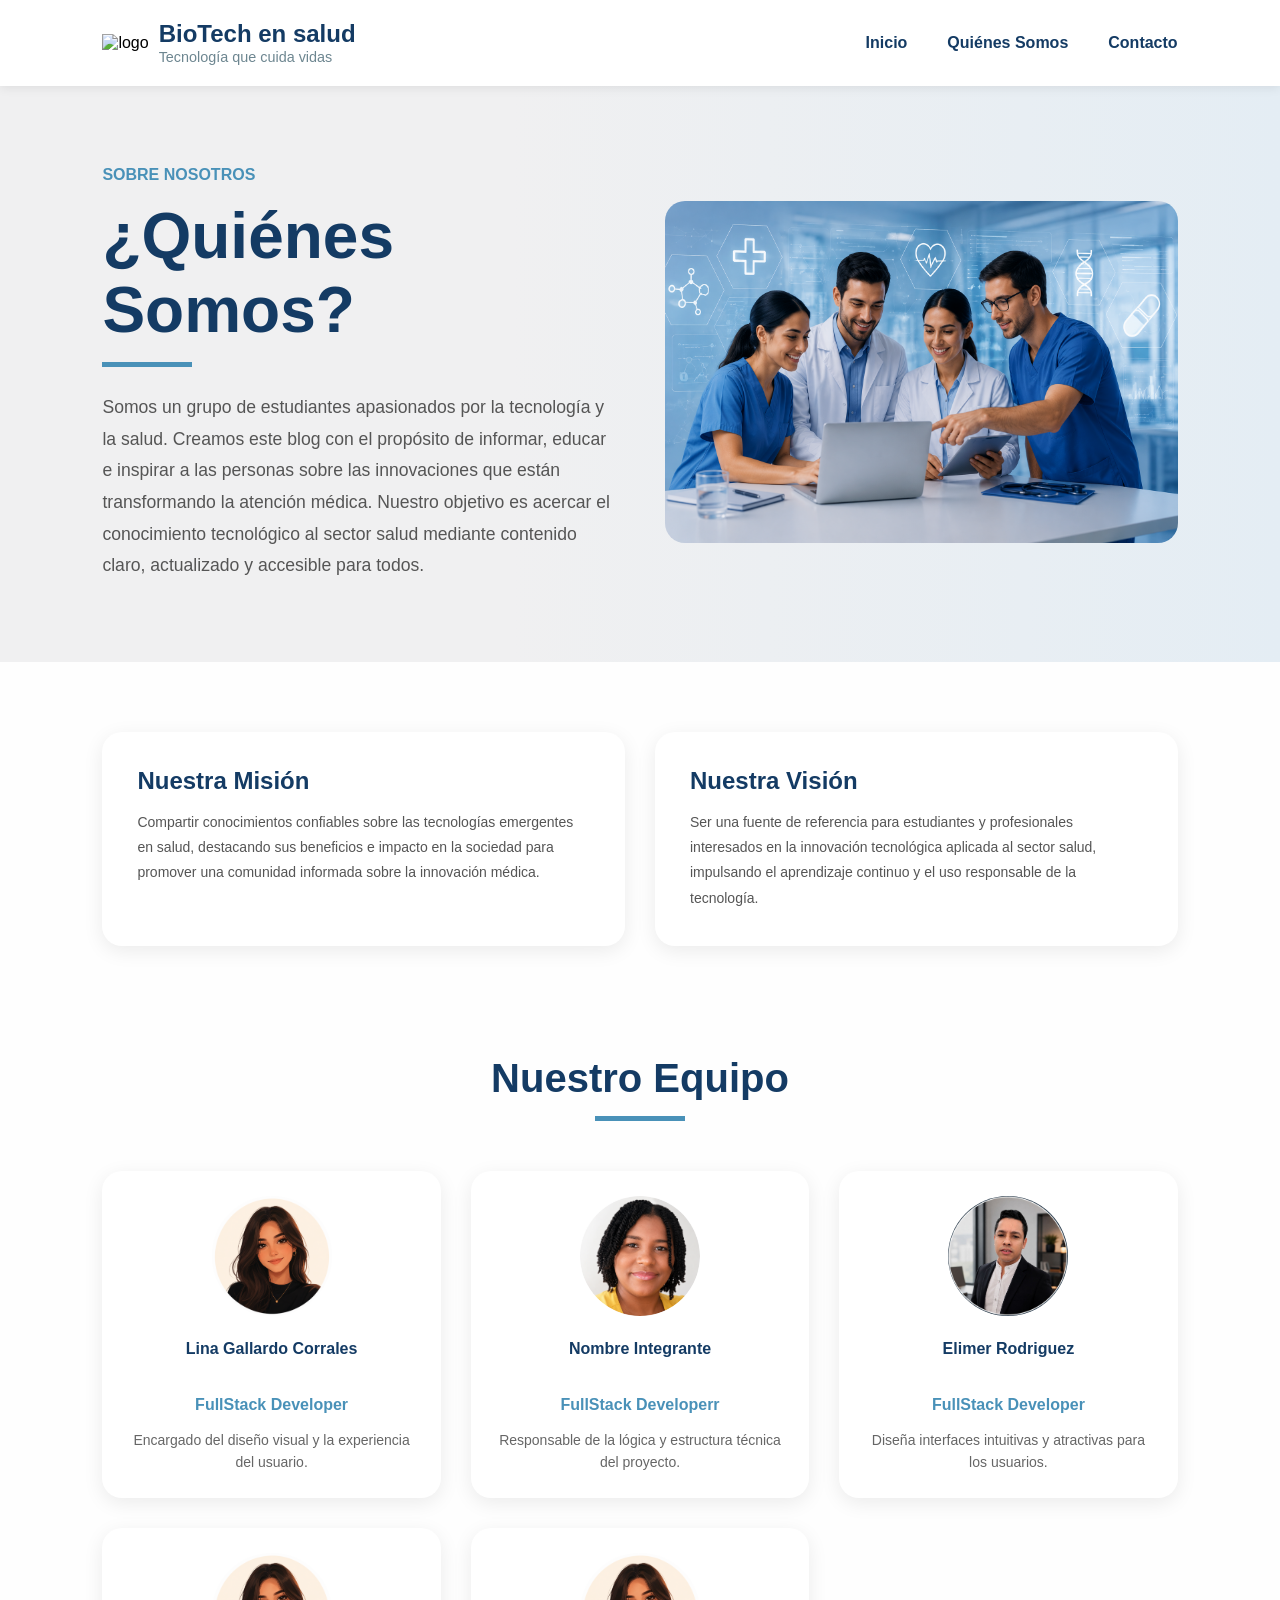
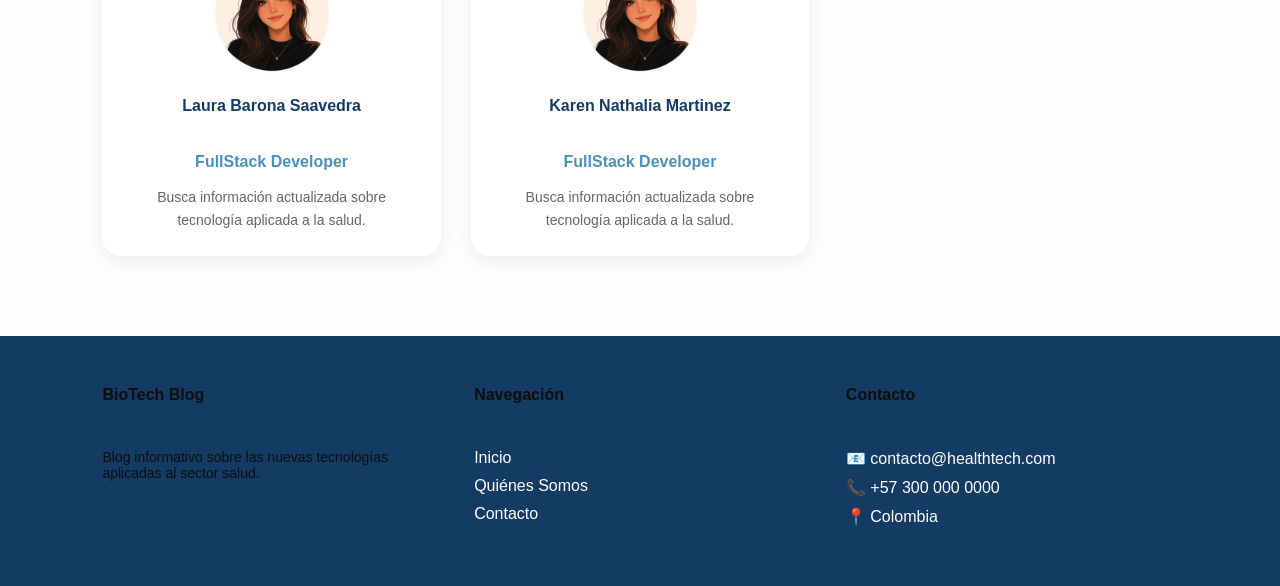
==== about.html @ 1f192a29 "contactos" ====
<!DOCTYPE html>
<html lang="en">
<head>
    <meta charset="UTF-8">
    <meta name="viewport" content="width=device-width, initial-scale=1.0">
    <title>Quiénes Somos | BioTech en salud</title>
    <link rel="stylesheet" href="style.css">
</head>
<body>
     <header>
        <nav>
            <div class="logo">
                <img src="generatio_colombia_logo.jpg" alt="logo">
                <div>
                    <h2>BioTech en salud</h2>
                    <span>Tecnología que cuida vidas</span>
                </div>
            </div>
            <div class="menu">
                <a href="index.html">Inicio</a>
                <a href="about.html">Quiénes Somos</a>
                <a href="contacto.html">Contacto</a>
            </div>

        </nav>

    </header>

    <section class="about-hero">

        <div class="about-content">

            <span class="subtitle">
                SOBRE NOSOTROS
            </span>

            <h1>¿Quiénes Somos?</h1>

            <div class="line"></div>

            <p>
                Somos un grupo de estudiantes apasionados por la tecnología y la salud.
                Creamos este blog con el propósito de informar, educar e inspirar a las
                personas sobre las innovaciones que están transformando la atención médica.
                Nuestro objetivo es acercar el conocimiento tecnológico al sector salud
                mediante contenido claro, actualizado y accesible para todos.
            </p>

        </div>

        <div class="about-image">
            <img src="images/equipo.png" alt="Equipo de trabajo">
        </div>

    </section>
    <section class="mission-vision">

        <div class="card">
            <h2>Nuestra Misión</h2>

            <p>
                Compartir conocimientos confiables sobre las tecnologías emergentes en
                salud, destacando sus beneficios e impacto en la sociedad para promover
                una comunidad informada sobre la innovación médica.
            </p>
        </div>

        <div class="card">
            <h2>Nuestra Visión</h2>

            <p>
                Ser una fuente de referencia para estudiantes y profesionales interesados
                en la innovación tecnológica aplicada al sector salud, impulsando el
                aprendizaje continuo y el uso responsable de la tecnología.
            </p>
        </div>

    </section>

    <section class="team">

        <h2>Nuestro Equipo</h2>

        <div class="team-line"></div>

        <div class="team-container">

            <div class="member">
                <img src="images/avatar.png" alt="Integrante">

                <h3>Lina Gallardo Corrales</h3>

                <span>FullStack Developer</span>

                <p>
                    Encargado del diseño visual y la experiencia del usuario.
                </p>
            </div>

            <div class="member">
                <img src="images/Lucia.png" alt="Lucia">

                <h3>Nombre Integrante</h3>

                <span>FullStack Developerr</span>

                <p>
                    Responsable de la lógica y estructura técnica del proyecto.
                </p>
            </div>

            <div class="member">
                <img src="images/elimer.jpeg" alt="elimer">

                <h3>Elimer Rodriguez</h3>

                <span>FullStack Developer</span>

                <p>
                    Diseña interfaces intuitivas y atractivas para los usuarios.
                </p>
            </div>

            <div class="member">
                <img src="images/avatar.png" alt="Integrante">

                <h3>Laura Barona Saavedra</h3>

                <span>FullStack Developer</span>

                <p>
                    Busca información actualizada sobre tecnología aplicada a la salud.
                </p>
            </div>
            <div class="member">
                <img src="images/avatar.png" alt="Integrante">

                <h3>Karen Nathalia Martinez</h3>

                <span>FullStack Developer</span>

                <p>
                    Busca información actualizada sobre tecnología aplicada a la salud.
                </p>
            </div>

        </div>

    </section>
     <footer>

        <div class="footer-content">

            <div>
                <h3>BioTech Blog</h3>

                <p>
                    Blog informativo sobre las nuevas tecnologías aplicadas al sector salud.
                </p>
            </div>

            <div>
                <h3>Navegación</h3>

                <ul>
                    <li><a href="index.html">Inicio</a></li>
                    <li><a href="about.html">Quiénes Somos</a></li>
                    <li><a href="contact.html">Contacto</a></li>
                </ul>
            </div>

            <div>
                <h3>Contacto</h3>

                <ul>
                    <li>📧 contacto@healthtech.com</li>
                    <li>📞 +57 300 000 0000</li>
                    <li>📍 Colombia</li>
                </ul>
            </div>

        </div>


</body>
</html>
---- style.css ----
:root{
            --white: #FEFEFE;
            --platinum: #F0F0F1;
            --slate-gray: #6D8690;
            --steel-blue: #6E9EB1;
            --air-force-blue: #4991B8;
            --dark-blue: #143B64;
        }

        *{
            margin:0;
            padding:0;
            box-sizing:border-box;
            font-family:'Segoe UI', sans-serif;
        }

        body{
            background:var(--white);
        }



        header{
            background:white;
            padding:20px 8%;
            position:sticky;
            top:0;
            z-index:1000;
            box-shadow:0 2px 10px rgba(0,0,0,.08);
        }

        nav{
            display:flex;
            justify-content:space-between;
            align-items:center;
        }

        .logo{
            display:flex;
            align-items:center;
            gap:10px;
        }

        .logo h2{
            color:var(--dark-blue);
        }

        .logo span{
            color:var(--slate-gray);
            font-size:.9rem;
        }

        .menu{
            display:flex;
            gap:40px;
        }

        .menu a{
            text-decoration:none;
            color:var(--dark-blue);
            font-weight:600;
        }

        .menu a:hover{
            color:var(--air-force-blue);
        }



        .about-hero{
            background:linear-gradient(
            90deg,
            #F0F0F1 40%,
            #E4EDF4 100%);
            display:flex;
            align-items:center;
            justify-content:space-between;
            gap:50px;
            padding:80px 8%;
        }

        .about-content{
            flex:1;
        }

        .about-content .subtitle{
            color:var(--air-force-blue);
            font-weight:bold;
            text-transform:uppercase;
        }

        .about-content h1{
            font-size:4rem;
            color:var(--dark-blue);
            margin:15px 0;
        }

        .line{
            width:90px;
            height:5px;
            background:var(--air-force-blue);
            margin-bottom:25px;
        }

        .about-content p{
            color:#555;
            line-height:1.8;
            font-size:1.1rem;
        }

        .about-image{
            flex:1;
        }

        .about-image img{
            width:100%;
            border-radius:20px;
        }

        /* ================= MISION Y VISION ================= */

        .mission-vision{
            display:grid;
            grid-template-columns:1fr 1fr;
            gap:30px;
            padding:70px 8%;
        }

        .card{
            background:white;
            padding:35px;
            border-radius:20px;
            box-shadow:0 5px 20px rgba(0,0,0,.08);
        }

        .card h2{
            color:var(--dark-blue);
            margin-bottom:15px;
        }

        .card p{
            color:#555;
            line-height:1.8;
        }

        /* ================= EQUIPO ================= */

        .team{
            padding:40px 8% 80px;
            text-align:center;
        }

        .team h2{
            color:var(--dark-blue);
            font-size:2.5rem;
            margin-bottom:15px;
        }

        .team-line{
            width:90px;
            height:5px;
            background:var(--air-force-blue);
            margin:auto;
            margin-bottom:50px;
        }

        .team-container{
            display:grid;
            grid-template-columns:repeat(auto-fit,minmax(250px,1fr));
            gap:30px;
        }

        .member{
            background:white;
            border-radius:20px;
            padding:25px;
            box-shadow:0 5px 20px rgba(0,0,0,.08);
            transition:.3s;
        }

        .member:hover{
            transform:translateY(-8px);
        }

        .member img{
            width:120px;
            height:120px;
            border-radius:50%;
            object-fit:cover;
            margin-bottom:20px;
        }

        .member h3{
            color:var(--dark-blue);
            margin-bottom:8px;
        }

        .member span{
            color:var(--air-force-blue);
            font-weight:bold;
        }

        .member p{
            margin-top:15px;
            color:#666;
            line-height:1.6;
        }

        /* ================= FOOTER ================= */

        footer{
            background:var(--dark-blue);
            color:white;
            padding:50px 8%;
        }

        .footer-content{
            display:grid;
            grid-template-columns:repeat(auto-fit,minmax(250px,1fr));
            gap:40px;
        }

        footer h3{
            margin-bottom:15px;
        }

        footer ul{
            list-style:none;
        }

        footer ul li{
            margin-bottom:10px;
        }

        footer a{
            color:white;
            text-decoration:none;
        }

        .copyright{
            text-align:center;
            margin-top:30px;
            border-top:1px solid rgba(255,255,255,.2);
            padding-top:20px;
        }

        /* ================= RESPONSIVE ================= */

        @media(max-width:900px){

            .about-hero{
                flex-direction:column;
            }

            .about-content h1{
                font-size:3rem;
            }

            .mission-vision{
                grid-template-columns:1fr;
            }

            .menu{
                gap:20px;
            }
        }
@import url(https://fonts.googleapis.com/css?family=Noto+Sans);
.fondo{
    background-image: 
    linear-gradient(
            rgba(255, 255, 255, 0.5),  /* 0.5 = 50% de transparencia */
            rgba(255, 255, 255, 0.5)
        ),
        url("img/ChatGPT\ Image\ 11\ jun\ 2026\,\ 11_49_52\ a.m.png");
    
    min-height: 100vh;
}

/* Encabezado contacto */
.nav-tabs {
    display: flex;
    justify-content: center;
    
}
.nav-tabs .nav-link {
    color: #4991B8;
    
}

/* formulario de contacto */
.contact_form{	
	width: 460px; 
  height: auto;
  margin: 80px auto;
	border-radius: 10px;  
	padding-top: 30px;
	padding-bottom: 20px;  
  background-color: #ffffff9f; 
  padding-left: 30px; 
}   


input{
	background-color: #ffffff; 
	width: 408px; 
	height: 40px; 
	border-radius: 5px;  
	border-style: solid; 
	border-width: 1px;  
	border-color: #000000; 
	margin-top: 10px;  
	padding-left: 10px;
  margin-bottom: 20px; 
}


textarea{
  background-color: #fbfbfb; 
	width: 405px; 
	height: 150px; 
	border-radius: 5px;  
	border-style: solid; 
	border-width: 1px; 
	border-color: #000000; 
	margin-top: 10px;  
	padding-left: 10px;
  margin-bottom: 20px; 
  padding-top: 15px; 
}


label{
  display: block; 
	float: center; 	
}


button{
	height: 45px; 
	padding-left: 5px;
	padding-right: 5px; 	
	margin-bottom: 20px; 
	margin-top: 10px; 	
	text-transform: uppercase;
	background-color: #4991B8; 
	border-color: #4991B8; 
	border-style: solid; 
	border-radius: 10px;	
	width: 420px;   
  cursor: pointer;
}
button p{
	color: #fff; 
}
span{
	color: #da0808; 
}
.aviso{
	font-size: 13px;  
	color: #0e0e0e;  
}
h3{
	font-size: 16px; 
	padding-bottom: 30px;
	color: #0e0e0e;   
}
p{
	font-size: 14px; 
	color: #0e0e0e; 
}

::-webkit-input-placeholder {
 color: #a8a8a8;
}
::-webkit-textarea-placeholder {
 color: #a8a8a8;
}

.formulario input:focus{
	outline:0;
	border: 1px solid #4991B8;
}

.formulario textarea:focus{
	outline:0;
	border: 1px solid #4991B8;

    /* info contacto y redes */
#profile{
    display: flex;
    justify-content: center;
    padding-top: 20px;
}

.tab-pane.fade {
    display: none;
}
.info-contacto{
    border: 5px solid red !important;
}

.info-contacto{
    width: 460px;
    margin-top: 80px;

    border-radius: 10px;
    background-color: rgba(255, 255, 255, 0.62);

    padding: 30px;

    box-shadow: 0 4px 8px rgba(0, 0, 0, 0.2);
}
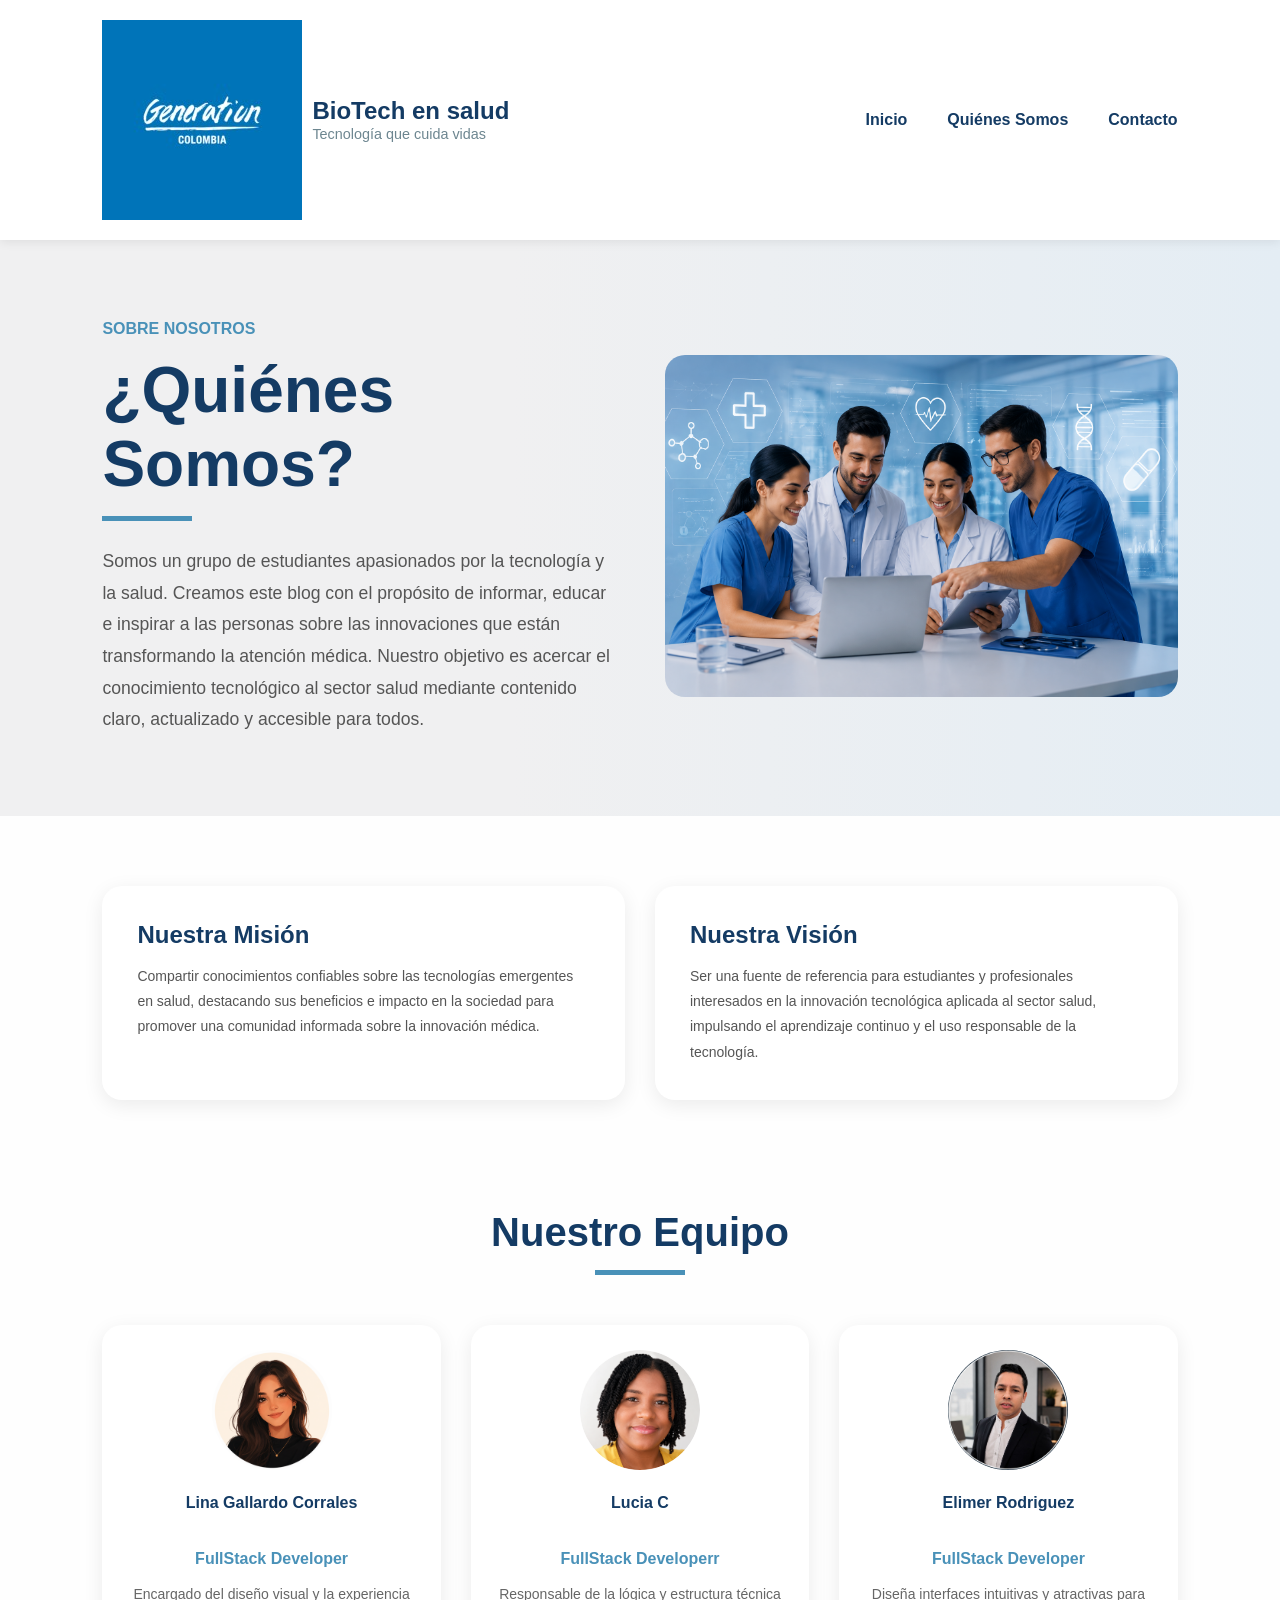
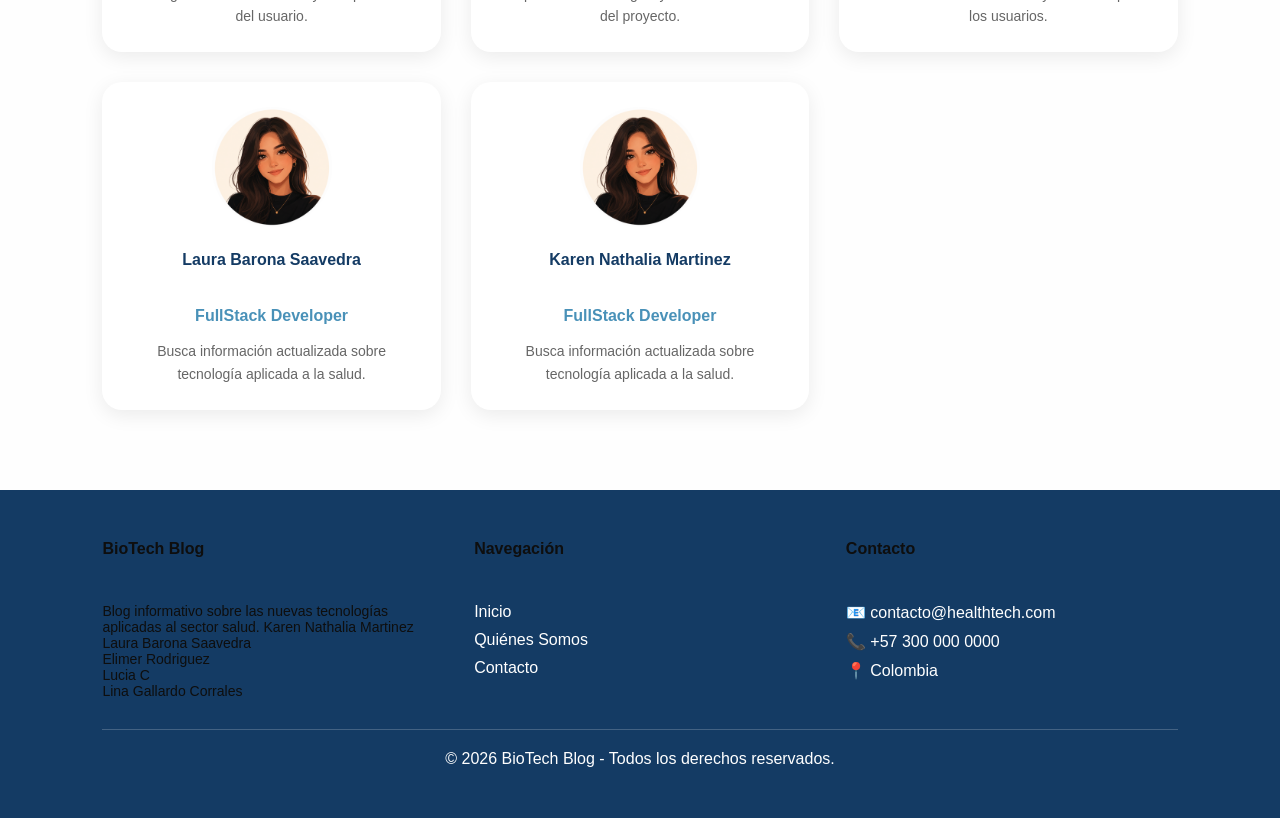
==== commit 2b299f62: "Lista del equipo" ====
--- a/about.html
+++ b/about.html
@@ -8,14 +8,18 @@
 </head>
 <body>
      <header>
+
         <nav>
+
             <div class="logo">
-                <img src="generatio_colombia_logo.jpg" alt="logo">
+                <img src="images/generation_colombia_logo.jpg" alt="logo">
+
                 <div>
                     <h2>BioTech en salud</h2>
                     <span>Tecnología que cuida vidas</span>
                 </div>
             </div>
+
             <div class="menu">
                 <a href="index.html">Inicio</a>
                 <a href="about.html">Quiénes Somos</a>
@@ -100,7 +104,7 @@
             <div class="member">
                 <img src="images/Lucia.png" alt="Lucia">
 
-                <h3>Nombre Integrante</h3>
+                <h3>Lucia C</h3>
 
                 <span>FullStack Developerr</span>
 
@@ -147,40 +151,48 @@
         </div>
 
     </section>
-     <footer>
+        <footer>
 
-        <div class="footer-content">
+            <div class="footer-content">
 
-            <div>
-                <h3>BioTech Blog</h3>
+                <div>
+                    <h3>BioTech Blog</h3>
 
-                <p>
-                    Blog informativo sobre las nuevas tecnologías aplicadas al sector salud.
-                </p>
+                     <p>
+                        Blog informativo sobre las nuevas tecnologías aplicadas al sector salud.
+                        Karen Nathalia Martinez<br>
+                        Laura Barona Saavedra<br>
+                        Elimer Rodriguez<br>
+                        Lucia C<br>
+                        Lina Gallardo Corrales<br>
+                    </p>
+                </div>
+
+                <div>
+                    <h3>Navegación</h3>
+
+                    <ul>
+                        <li><a href="index.html">Inicio</a></li>
+                        <li><a href="about.html">Quiénes Somos</a></li>
+                        <li><a href="contacto.html">Contacto</a></li>
+                    </ul>
+                </div>
+
+                <div>
+                    <h3>Contacto</h3>
+
+                    <ul>
+                        <li>📧 contacto@healthtech.com</li>
+                        <li>📞 +57 300 000 0000</li>
+                        <li>📍 Colombia</li>
+                    </ul>
+                </div>
+
             </div>
-
-            <div>
-                <h3>Navegación</h3>
-
-                <ul>
-                    <li><a href="index.html">Inicio</a></li>
-                    <li><a href="about.html">Quiénes Somos</a></li>
-                    <li><a href="contact.html">Contacto</a></li>
-                </ul>
-            </div>
-
-            <div>
-                <h3>Contacto</h3>
-
-                <ul>
-                    <li>📧 contacto@healthtech.com</li>
-                    <li>📞 +57 300 000 0000</li>
-                    <li>📍 Colombia</li>
-                </ul>
-            </div>
-
+            <div class="copyright">
+            © 2026 BioTech Blog - Todos los derechos reservados.
         </div>
-
+        </footer>
 
 </body>
 </html>
--- a/style.css
+++ b/style.css
@@ -271,10 +271,10 @@
 .fondo{
     background-image: 
     linear-gradient(
-            rgba(255, 255, 255, 0.5),  /* 0.5 = 50% de transparencia */
-            rgba(255, 255, 255, 0.5)
+            rgba(255, 255, 255, 0.666),  /* 0.5 = 50% de transparencia */
+            rgba(255, 255, 255, 0.848)
         ),
-        url("img/ChatGPT\ Image\ 11\ jun\ 2026\,\ 11_49_52\ a.m.png");
+        url("images/fondocontac.png");
     
     min-height: 100vh;
 }
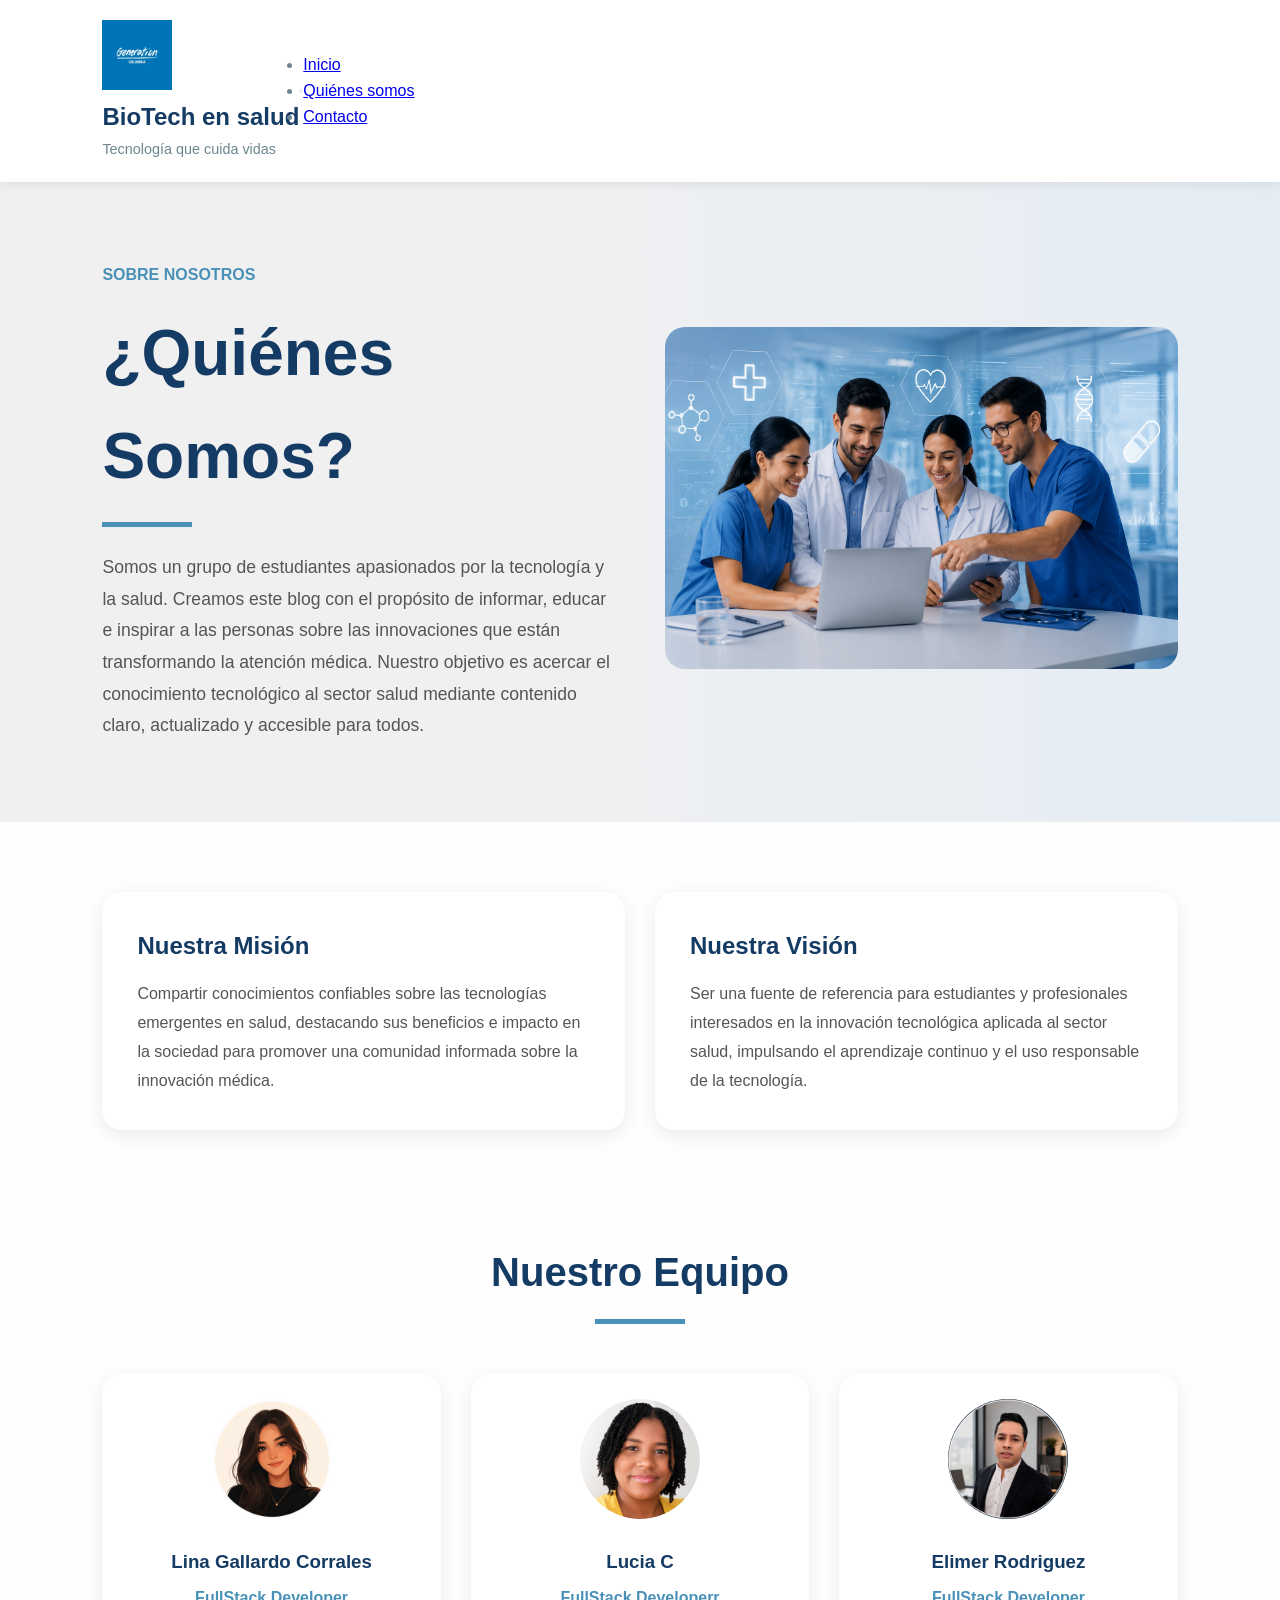
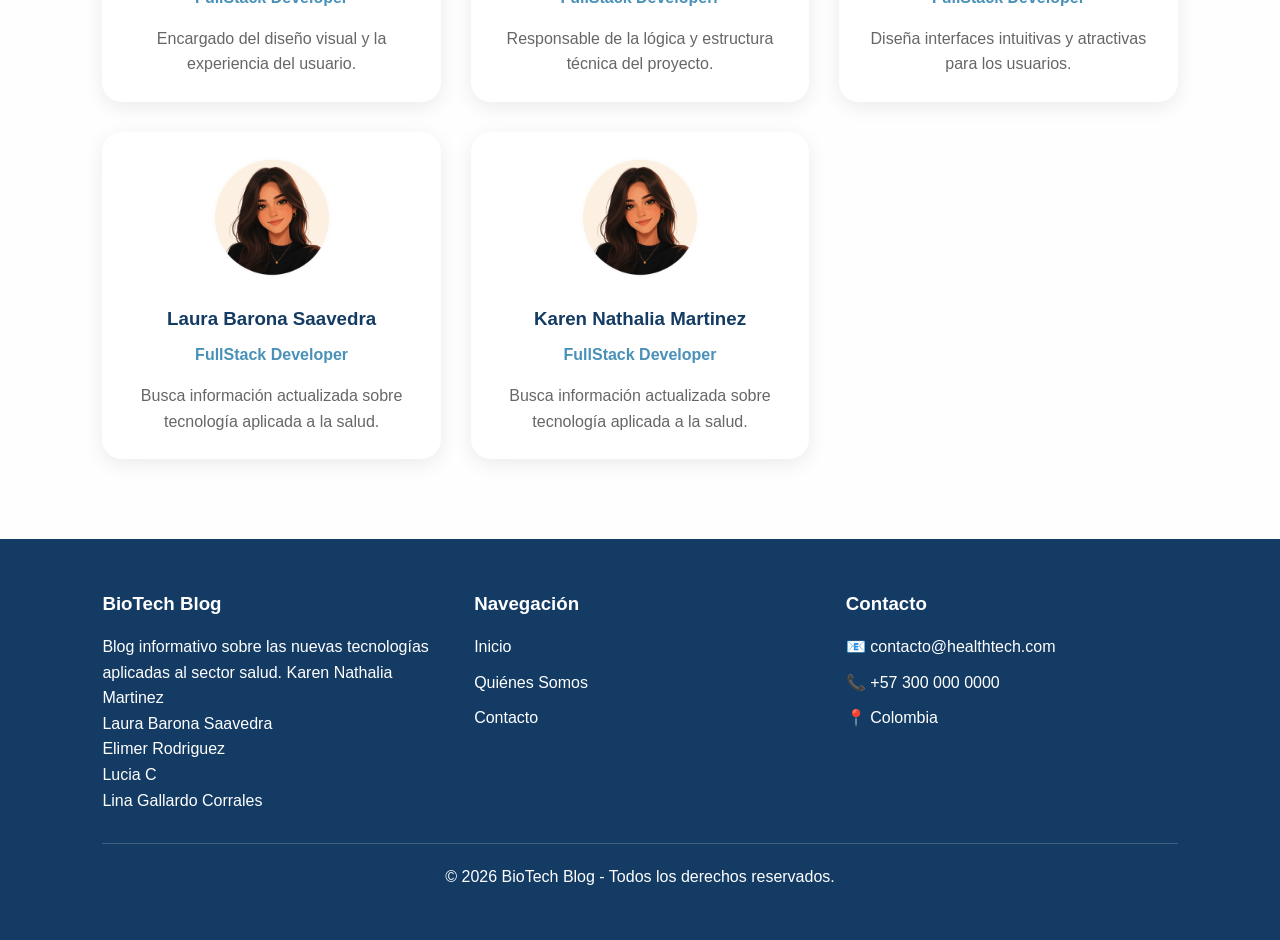
==== commit 5d75d212: "cambios en navbar" ====
--- a/about.html
+++ b/about.html
@@ -11,7 +11,14 @@
 
         <nav>
 
+
+
             <div class="logo">
+                <nav class="navbar navbar-expand-lg navbar-light bg-light">
+                <div class="container">
+                <div  class="navbar-brand d-flex align-items-center" 
+                href="index.html">
+
                 <img src="images/generation_colombia_logo.jpg" alt="logo">
 
                 <div>
@@ -19,13 +26,29 @@
                     <span>Tecnología que cuida vidas</span>
                 </div>
             </div>
-
-            <div class="menu">
-                <a href="index.html">Inicio</a>
-                <a href="about.html">Quiénes Somos</a>
-                <a href="contacto.html">Contacto</a>
-            </div>
-
+            </div>
+            <button class="navbar-toggler"
+            type=" button"
+            data-bs-toggle="collapse"
+            data-bs-target="#menuNavbar">
+            <span class="navbar-toggler-icon"></span></button>
+            
+            <div class="collapse navbar-collpase" id="menuNavbar">
+            <ul class="navbar-nav ms-auto ">
+            <li class="nav-item">
+             <a class="nav-link active" href="index.html">Inicio</a>
+
+            </li>  
+            <li class="nav-item">
+            <a class="nav-link" href="about.html">Quiénes somos</a> 
+
+            </li> 
+
+            <li class="nav-item">
+             <a class="nav-link" href="contacto.html">Contacto</a>   
+            </li> 
+            </ul>
+            </div>
         </nav>
 
     </header>
@@ -193,6 +216,6 @@
             © 2026 BioTech Blog - Todos los derechos reservados.
         </div>
         </footer>
-
+        <script src="https://cdn.jsdelivr.net/npm/bootstrap@5.3.0/dist/js/bootstrap.bundle.min.js"></script>
 </body>
 </html>
--- a/style.css
+++ b/style.css
@@ -1,415 +1,471 @@
 
-
-
-        :root{
-            --white: #FEFEFE;
-            --platinum: #F0F0F1;
-            --slate-gray: #6D8690;
-            --steel-blue: #6E9EB1;
-            --air-force-blue: #4991B8;
-            --dark-blue: #143B64;
-        }
-
-        *{
-            margin:0;
-            padding:0;
-            box-sizing:border-box;
-            font-family:'Segoe UI', sans-serif;
-        }
-
-        body{
-            background:var(--white);
-        }
-
-
-
-        header{
-            background:white;
-            padding:20px 8%;
-            position:sticky;
-            top:0;
-            z-index:1000;
-            box-shadow:0 2px 10px rgba(0,0,0,.08);
-        }
-
-        nav{
-            display:flex;
-            justify-content:space-between;
-            align-items:center;
-        }
-
-        .logo{
-            display:flex;
-            align-items:center;
-            gap:10px;
-        }
-
-        .logo h2{
-            color:var(--dark-blue);
-        }
-
-        .logo span{
-            color:var(--slate-gray);
-            font-size:.9rem;
-        }
-
-        .menu{
-            display:flex;
-            gap:40px;
-        }
-
-        .menu a{
-            text-decoration:none;
-            color:var(--dark-blue);
-            font-weight:600;
-        }
-
-        .menu a:hover{
-            color:var(--air-force-blue);
-        }
-
-
-
-        .about-hero{
-            background:linear-gradient(
-            90deg,
-            #F0F0F1 40%,
-            #E4EDF4 100%);
-            display:flex;
-            align-items:center;
-            justify-content:space-between;
-            gap:50px;
-            padding:80px 8%;
-        }
-
-        .about-content{
-            flex:1;
-        }
-
-        .about-content .subtitle{
-            color:var(--air-force-blue);
-            font-weight:bold;
-            text-transform:uppercase;
-        }
-
-        .about-content h1{
-            font-size:4rem;
-            color:var(--dark-blue);
-            margin:15px 0;
-        }
-
-        .line{
-            width:90px;
-            height:5px;
-            background:var(--air-force-blue);
-            margin-bottom:25px;
-        }
-
-        .about-content p{
-            color:#555;
-            line-height:1.8;
-            font-size:1.1rem;
-        }
-
-        .about-image{
-            flex:1;
-        }
-
-        .about-image img{
-            width:100%;
-            border-radius:20px;
-        }
-
-        /* ================= MISION Y VISION ================= */
-
-        .mission-vision{
-            display:grid;
-            grid-template-columns:1fr 1fr;
-            gap:30px;
-            padding:70px 8%;
-        }
-
-        .card{
-            background:white;
-            padding:35px;
-            border-radius:20px;
-            box-shadow:0 5px 20px rgba(0,0,0,.08);
-        }
-
-        .card h2{
-            color:var(--dark-blue);
-            margin-bottom:15px;
-        }
-
-        .card p{
-            color:#555;
-            line-height:1.8;
-        }
-
-        /* ================= EQUIPO ================= */
-
-        .team{
-            padding:40px 8% 80px;
-            text-align:center;
-        }
-
-        .team h2{
-            color:var(--dark-blue);
-            font-size:2.5rem;
-            margin-bottom:15px;
-        }
-
-        .team-line{
-            width:90px;
-            height:5px;
-            background:var(--air-force-blue);
-            margin:auto;
-            margin-bottom:50px;
-        }
-
-        .team-container{
-            display:grid;
-            grid-template-columns:repeat(auto-fit,minmax(250px,1fr));
-            gap:30px;
-        }
-
-        .member{
-            background:white;
-            border-radius:20px;
-            padding:25px;
-            box-shadow:0 5px 20px rgba(0,0,0,.08);
-            transition:.3s;
-        }
-
-        .member:hover{
-            transform:translateY(-8px);
-        }
-
-        .member img{
-            width:120px;
-            height:120px;
-            border-radius:50%;
-            object-fit:cover;
-            margin-bottom:20px;
-        }
-
-        .member h3{
-            color:var(--dark-blue);
-            margin-bottom:8px;
-        }
-
-        .member span{
-            color:var(--air-force-blue);
-            font-weight:bold;
-        }
-
-        .member p{
-            margin-top:15px;
-            color:#666;
-            line-height:1.6;
-        }
-
-        /* ================= FOOTER ================= */
-
-        footer{
-            background:var(--dark-blue);
-            color:white;
-            padding:50px 8%;
-        }
-
-        .footer-content{
-            display:grid;
-            grid-template-columns:repeat(auto-fit,minmax(250px,1fr));
-            gap:40px;
-        }
-
-        footer h3{
-            margin-bottom:15px;
-        }
-
-        footer ul{
-            list-style:none;
-        }
-
-        footer ul li{
-            margin-bottom:10px;
-        }
-
-        footer a{
-            color:white;
-            text-decoration:none;
-        }
-
-        .copyright{
-            text-align:center;
-            margin-top:30px;
-            border-top:1px solid rgba(255,255,255,.2);
-            padding-top:20px;
-        }
-
-        /* ================= RESPONSIVE ================= */
-
-        @media(max-width:900px){
-
-            .about-hero{
-                flex-direction:column;
-            }
-
-            .about-content h1{
-                font-size:3rem;
-            }
-
-            .mission-vision{
-                grid-template-columns:1fr;
-            }
-
-            .menu{
-                gap:20px;
-            }
-        }
-@import url(https://fonts.googleapis.com/css?family=Noto+Sans);
+:root{
+    --white: #FEFEFE;
+    --platinum: #F0F0F1;
+    --slate-gray: #6D8690;
+    --steel-blue: #6E9EB1;
+    --air-force-blue: #4991B8;
+    --dark-blue: #143B64;
+}
+
+/* RESET  */
+
+*{
+    margin:0;
+    padding:0;
+    box-sizing:border-box;
+    font-family:'Segoe UI', sans-serif;
+}
+
+/*  BODY  */
+
+body{
+    background:var(--white);
+    color:var(--slate-gray);
+    line-height:1.6;
+}
+
+/*  HEADER  */
+
+header{
+    background:white;
+    padding:20px 8%;
+    position:sticky;
+    top:0;
+    z-index:1000;
+    box-shadow:0 2px 10px rgba(0,0,0,.08);
+}
+
+nav{
+    display:flex;
+    justify-content:space-between;
+    align-items:center;
+}
+
+.logo{
+    display:flex;
+    align-items:center;
+    gap:10px;
+}
+
+.logo img{
+    width:70px;
+    height:70px;
+    object-fit:contain;
+}
+
+.logo h2{
+    color:var(--dark-blue);
+}
+
+.logo span{
+    color:var(--slate-gray);
+    font-size:.9rem;
+}
+
+.menu{
+    display:flex;
+    gap:40px;
+}
+
+.menu a{
+    text-decoration:none;
+    color:var(--dark-blue);
+    font-weight:600;
+    transition:.3s;
+}
+
+.menu a:hover{
+    color:var(--air-force-blue);
+}
+
+/*  MAIN  */
+
+main{
+    max-width:1200px;
+    margin:0 auto;
+    padding:3rem 2rem;
+}
+
+/* HERO  */
+
+.hero{
+    text-align:center;
+    margin-bottom:4rem;
+}
+
+.hero h1{
+    color:var(--dark-blue);
+    font-size:3rem;
+    margin-bottom:1rem;
+}
+
+.hero p{
+    max-width:800px;
+    margin:0 auto;
+    font-size:1.1rem;
+}
+
+/*  ABOUT HERO  */
+
+.about-hero{
+    background:linear-gradient(
+        90deg,
+        #F0F0F1 40%,
+        #E4EDF4 100%
+    );
+
+    display:flex;
+    align-items:center;
+    justify-content:space-between;
+    gap:50px;
+    padding:80px 8%;
+}
+
+.about-content{
+    flex:1;
+}
+
+.about-content .subtitle{
+    color:var(--air-force-blue);
+    font-weight:bold;
+    text-transform:uppercase;
+}
+
+.about-content h1{
+    font-size:4rem;
+    color:var(--dark-blue);
+    margin:15px 0;
+}
+
+.line{
+    width:90px;
+    height:5px;
+    background:var(--air-force-blue);
+    margin-bottom:25px;
+}
+
+.about-content p{
+    color:#555;
+    line-height:1.8;
+    font-size:1.1rem;
+}
+
+.about-image{
+    flex:1;
+}
+
+.about-image img{
+    width:100%;
+    border-radius:20px;
+}
+
+/*  MISION Y VISION  */
+
+.mission-vision{
+    display:grid;
+    grid-template-columns:1fr 1fr;
+    gap:30px;
+    padding:70px 8%;
+}
+
+.card{
+    background:white;
+    padding:35px;
+    border-radius:20px;
+    box-shadow:0 5px 20px rgba(0,0,0,.08);
+}
+
+.card h2{
+    color:var(--dark-blue);
+    margin-bottom:15px;
+}
+
+.card p{
+    color:#555;
+    line-height:1.8;
+}
+
+/*  TECNOLOGIAS  */
+
+.technology-section{
+    display:flex;
+    align-items:center;
+    gap:3rem;
+
+    background:white;
+
+    padding:2rem;
+    margin-bottom:2rem;
+
+    border-radius:20px;
+
+    box-shadow:0 5px 20px rgba(0,0,0,.08);
+
+    transition:.3s;
+}
+
+.technology-section:hover{
+    transform:translateY(-5px);
+}
+
+.reverse{
+    flex-direction:row-reverse;
+}
+
+.content{
+    flex:1;
+}
+
+.content h2{
+    color:var(--dark-blue);
+    margin-bottom:1rem;
+}
+
+.content p{
+    text-align:justify;
+    color:#555;
+}
+
+.image-container{
+    flex:1;
+}
+
+.image-container img{
+    width:100%;
+    height:300px;
+    object-fit:cover;
+    border-radius:20px;
+}
+
+/*  EQUIPO  */
+
+
+.team{
+    padding:40px 8% 80px;
+    text-align:center;
+}
+
+.team h2{
+    color:var(--dark-blue);
+    font-size:2.5rem;
+    margin-bottom:15px;
+}
+
+.team-line{
+    width:90px;
+    height:5px;
+    background:var(--air-force-blue);
+    margin:auto;
+    margin-bottom:50px;
+}
+
+.team-container{
+    display:grid;
+    grid-template-columns:repeat(auto-fit,minmax(250px,1fr));
+    gap:30px;
+}
+
+.member{
+    background:white;
+    border-radius:20px;
+    padding:25px;
+    box-shadow:0 5px 20px rgba(0,0,0,.08);
+    transition:.3s;
+}
+
+.member:hover{
+    transform:translateY(-8px);
+}
+
+.member img{
+    width:120px;
+    height:120px;
+    border-radius:50%;
+    object-fit:cover;
+    margin-bottom:20px;
+}
+
+.member h3{
+    color:var(--dark-blue);
+    margin-bottom:8px;
+}
+
+.member span{
+    color:var(--air-force-blue);
+    font-weight:bold;
+}
+
+.member p{
+    margin-top:15px;
+    color:#666;
+    line-height:1.6;
+}
+
+/*  FOOTER  */
+
+footer{
+    background:var(--dark-blue);
+    color:white;
+    padding:50px 8%;
+}
+
+.footer-content{
+    display:grid;
+    grid-template-columns:repeat(auto-fit,minmax(250px,1fr));
+    gap:40px;
+}
+
+footer h3{
+    margin-bottom:15px;
+}
+
+footer ul{
+    list-style:none;
+}
+
+footer ul li{
+    margin-bottom:10px;
+}
+
+footer a{
+    color:white;
+    text-decoration:none;
+    transition:.3s;
+}
+
+footer a:hover{
+    color:var(--air-force-blue);
+}
+
+.copyright{
+    text-align:center;
+    margin-top:30px;
+    border-top:1px solid rgba(255,255,255,.2);
+    padding-top:20px;
+}
+
+/*  RESPONSIVE  */
+
+@media(max-width:900px){
+
+    nav{
+        flex-direction:column;
+        gap:20px;
+    }
+
+    .menu{
+        gap:20px;
+        flex-wrap:wrap;
+        justify-content:center;
+    }
+
+    .hero h1{
+        font-size:2.2rem;
+    }
+
+    .about-hero{
+        flex-direction:column;
+        text-align:center;
+    }
+
+    .about-content h1{
+        font-size:3rem;
+    }
+
+    .mission-vision{
+        grid-template-columns:1fr;
+    }
+
+    .technology-section{
+        flex-direction:column;
+        text-align:center;
+    }
+
+    .reverse{
+        flex-direction:column;
+    }
+
+    .image-container img{
+        height:220px;
+    }
+}
+
+@media(max-width:600px){
+
+    .hero h1{
+        font-size:1.8rem;
+    }
+
+    .about-content h1{
+        font-size:2.2rem;
+    }
+
+    .team h2{
+        font-size:2rem;
+    }
+
+    .member img{
+        width:100px;
+        height:100px;
+    }
+}
+/* FORMULARIO */
 .fondo{
     background-image: 
     linear-gradient(
-            rgba(255, 255, 255, 0.666),  /* 0.5 = 50% de transparencia */
-            rgba(255, 255, 255, 0.848)
+            rgba(231, 235, 244, 0.5),  /* 0.5 = 50% de transparencia */
+   	         rgba(209, 216, 239, 0.5)
         ),
-        url("images/fondocontac.png");
+        url("img/imgcontac.png");
     
     min-height: 100vh;
 }
-
-/* Encabezado contacto */
-.nav-tabs {
-    display: flex;
-    justify-content: center;
-    
-}
-.nav-tabs .nav-link {
-    color: #4991B8;
-    
-}
-
-/* formulario de contacto */
-.contact_form{	
-	width: 460px; 
-  height: auto;
-  margin: 80px auto;
-	border-radius: 10px;  
-	padding-top: 30px;
-	padding-bottom: 20px;  
-  background-color: #ffffff9f; 
-  padding-left: 30px; 
-}   
-
-
-input{
-	background-color: #ffffff; 
-	width: 408px; 
-	height: 40px; 
-	border-radius: 5px;  
-	border-style: solid; 
-	border-width: 1px;  
-	border-color: #000000; 
-	margin-top: 10px;  
-	padding-left: 10px;
-  margin-bottom: 20px; 
-}
-
-
-textarea{
-  background-color: #fbfbfb; 
-	width: 405px; 
-	height: 150px; 
-	border-radius: 5px;  
-	border-style: solid; 
-	border-width: 1px; 
-	border-color: #000000; 
-	margin-top: 10px;  
-	padding-left: 10px;
-  margin-bottom: 20px; 
-  padding-top: 15px; 
-}
-
-
-label{
-  display: block; 
-	float: center; 	
-}
-
-
-button{
-	height: 45px; 
-	padding-left: 5px;
-	padding-right: 5px; 	
-	margin-bottom: 20px; 
-	margin-top: 10px; 	
-	text-transform: uppercase;
-	background-color: #4991B8; 
-	border-color: #4991B8; 
-	border-style: solid; 
-	border-radius: 10px;	
-	width: 420px;   
-  cursor: pointer;
-}
-button p{
-	color: #fff; 
-}
-span{
-	color: #da0808; 
-}
-.aviso{
-	font-size: 13px;  
-	color: #0e0e0e;  
-}
-h3{
-	font-size: 16px; 
-	padding-bottom: 30px;
-	color: #0e0e0e;   
-}
-p{
-	font-size: 14px; 
-	color: #0e0e0e; 
-}
-
-::-webkit-input-placeholder {
- color: #a8a8a8;
-}
-::-webkit-textarea-placeholder {
- color: #a8a8a8;
-}
-
-.formulario input:focus{
-	outline:0;
-	border: 1px solid #4991B8;
-}
-
-.formulario textarea:focus{
-	outline:0;
-	border: 1px solid #4991B8;
-
-    /* info contacto y redes */
-#profile{
-    display: flex;
-    justify-content: center;
-    padding-top: 20px;
-}
-
-.tab-pane.fade {
-    display: none;
-}
-.info-contacto{
-    border: 5px solid red !important;
-}
-
-.info-contacto{
-    width: 460px;
-    margin-top: 80px;
-
+.contact_form{
+    max-width: 800px;
+    width: 90%;
+    margin: 60px auto;
+    padding: 40px;
+    background: rgba(255,255,255,.65);
+    backdrop-filter: blur(5px);
+    border-radius: 20px;
+    box-shadow: 0 5px 20px rgba(0,0,0,.1);
+}
+
+.contact_form h2{
+    font-size: 3rem;
+    margin-bottom: 30px;
+}
+
+.contact_form label{
+    font-size: 1.2rem;
+    margin-bottom: 8px;
+}
+
+.contact_form span{
+    color: #da0808;
+}
+
+.form-control{
+    height: 50px;
     border-radius: 10px;
-    background-color: rgba(255, 255, 255, 0.62);
-
-    padding: 30px;
-
-    box-shadow: 0 4px 8px rgba(0, 0, 0, 0.2);
+}
+
+textarea.form-control{
+    height: 180px;
+    resize: none;
+}
+
+.btn-primary{
+    width: 100%;
+    height: 55px;
+    border-radius: 10px;
+    font-size: 1.2rem;
+    background-color: #4991B8;
+    border-color: #4991B8;
+}
+
+.btn-primary:hover{
+    background-color: #3b7ea1;
+    border-color: #3b7ea1;
 }
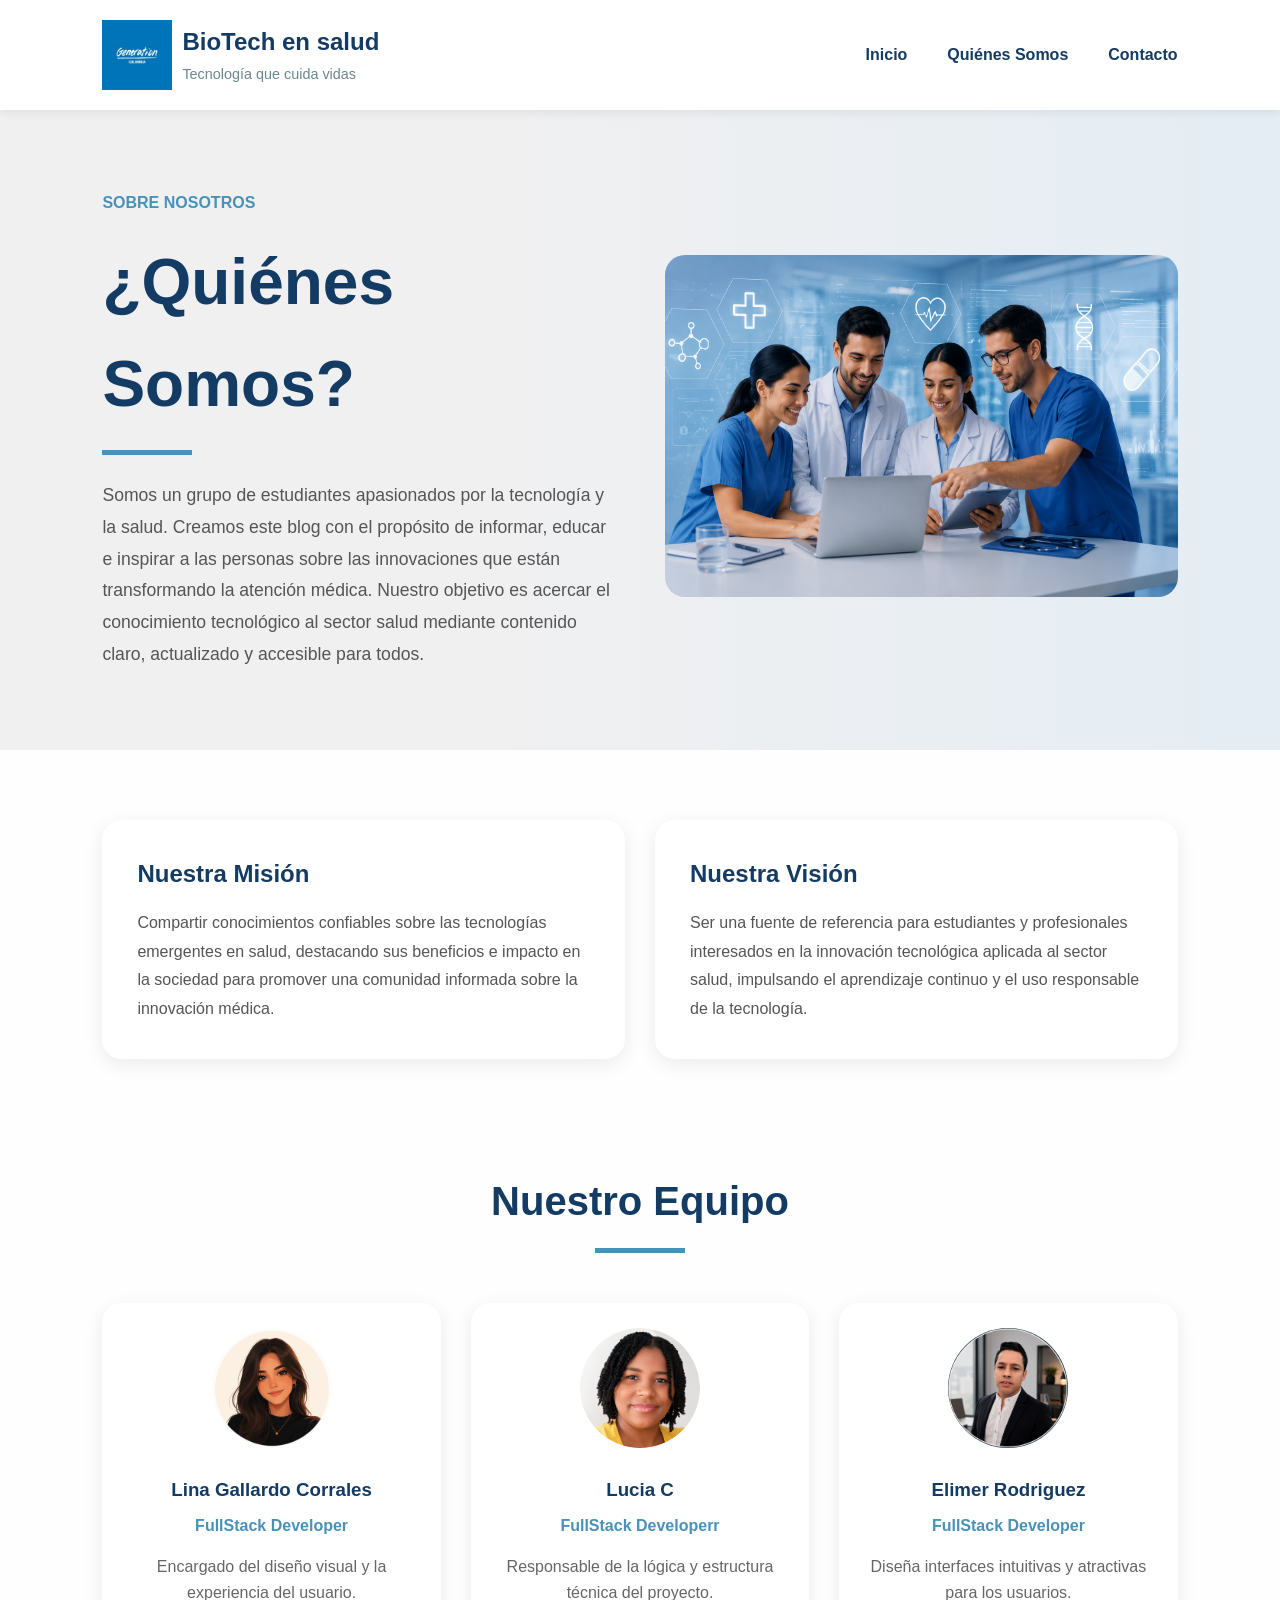
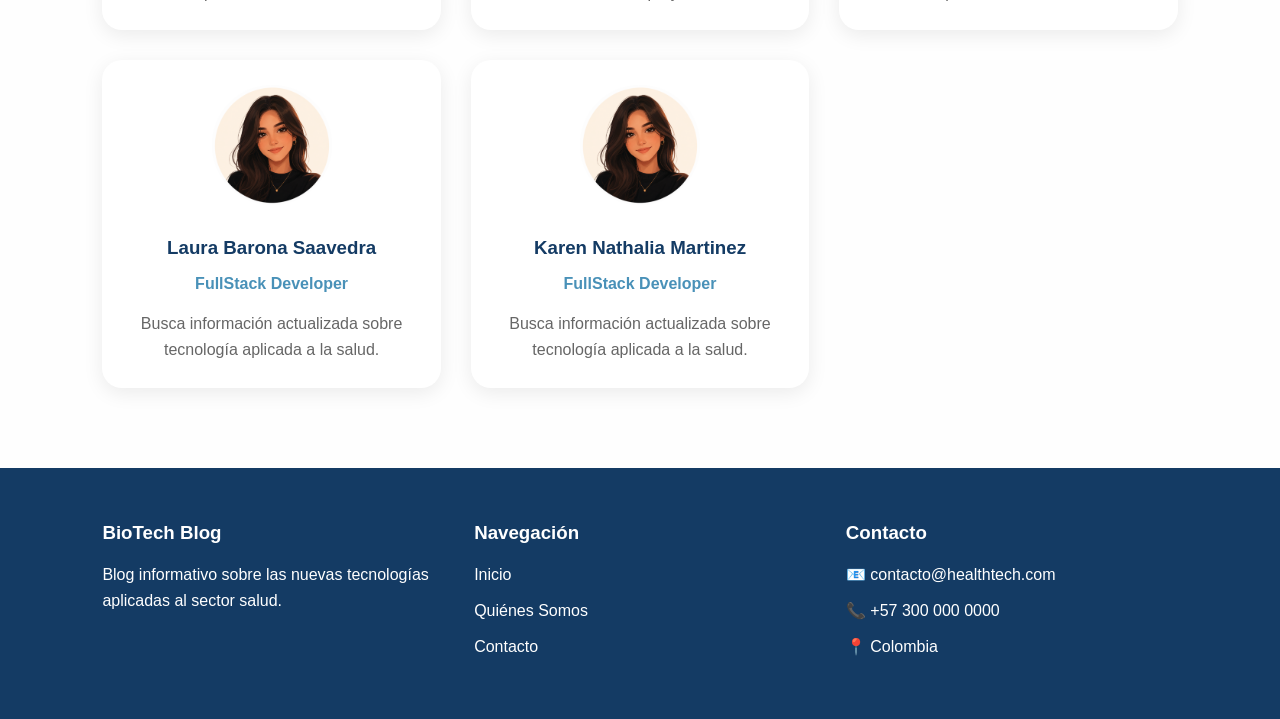
==== commit 2a72793a: "localstore" ====
--- a/about.html
+++ b/about.html
@@ -11,14 +11,7 @@
 
         <nav>
 
-
-
             <div class="logo">
-                <nav class="navbar navbar-expand-lg navbar-light bg-light">
-                <div class="container">
-                <div  class="navbar-brand d-flex align-items-center" 
-                href="index.html">
-
                 <img src="images/generation_colombia_logo.jpg" alt="logo">
 
                 <div>
@@ -26,29 +19,13 @@
                     <span>Tecnología que cuida vidas</span>
                 </div>
             </div>
+
+            <div class="menu">
+                <a href="index.html">Inicio</a>
+                <a href="about.html">Quiénes Somos</a>
+                <a href="contacto.html">Contacto</a>
             </div>
-            <button class="navbar-toggler"
-            type=" button"
-            data-bs-toggle="collapse"
-            data-bs-target="#menuNavbar">
-            <span class="navbar-toggler-icon"></span></button>
-            
-            <div class="collapse navbar-collpase" id="menuNavbar">
-            <ul class="navbar-nav ms-auto ">
-            <li class="nav-item">
-             <a class="nav-link active" href="index.html">Inicio</a>
 
-            </li>  
-            <li class="nav-item">
-            <a class="nav-link" href="about.html">Quiénes somos</a> 
-
-            </li> 
-
-            <li class="nav-item">
-             <a class="nav-link" href="contacto.html">Contacto</a>   
-            </li> 
-            </ul>
-            </div>
         </nav>
 
     </header>
@@ -181,13 +158,8 @@
                 <div>
                     <h3>BioTech Blog</h3>
 
-                     <p>
+                    <p>
                         Blog informativo sobre las nuevas tecnologías aplicadas al sector salud.
-                        Karen Nathalia Martinez<br>
-                        Laura Barona Saavedra<br>
-                        Elimer Rodriguez<br>
-                        Lucia C<br>
-                        Lina Gallardo Corrales<br>
                     </p>
                 </div>
 
@@ -212,10 +184,7 @@
                 </div>
 
             </div>
-            <div class="copyright">
-            © 2026 BioTech Blog - Todos los derechos reservados.
-        </div>
         </footer>
-        <script src="https://cdn.jsdelivr.net/npm/bootstrap@5.3.0/dist/js/bootstrap.bundle.min.js"></script>
+        
 </body>
 </html>
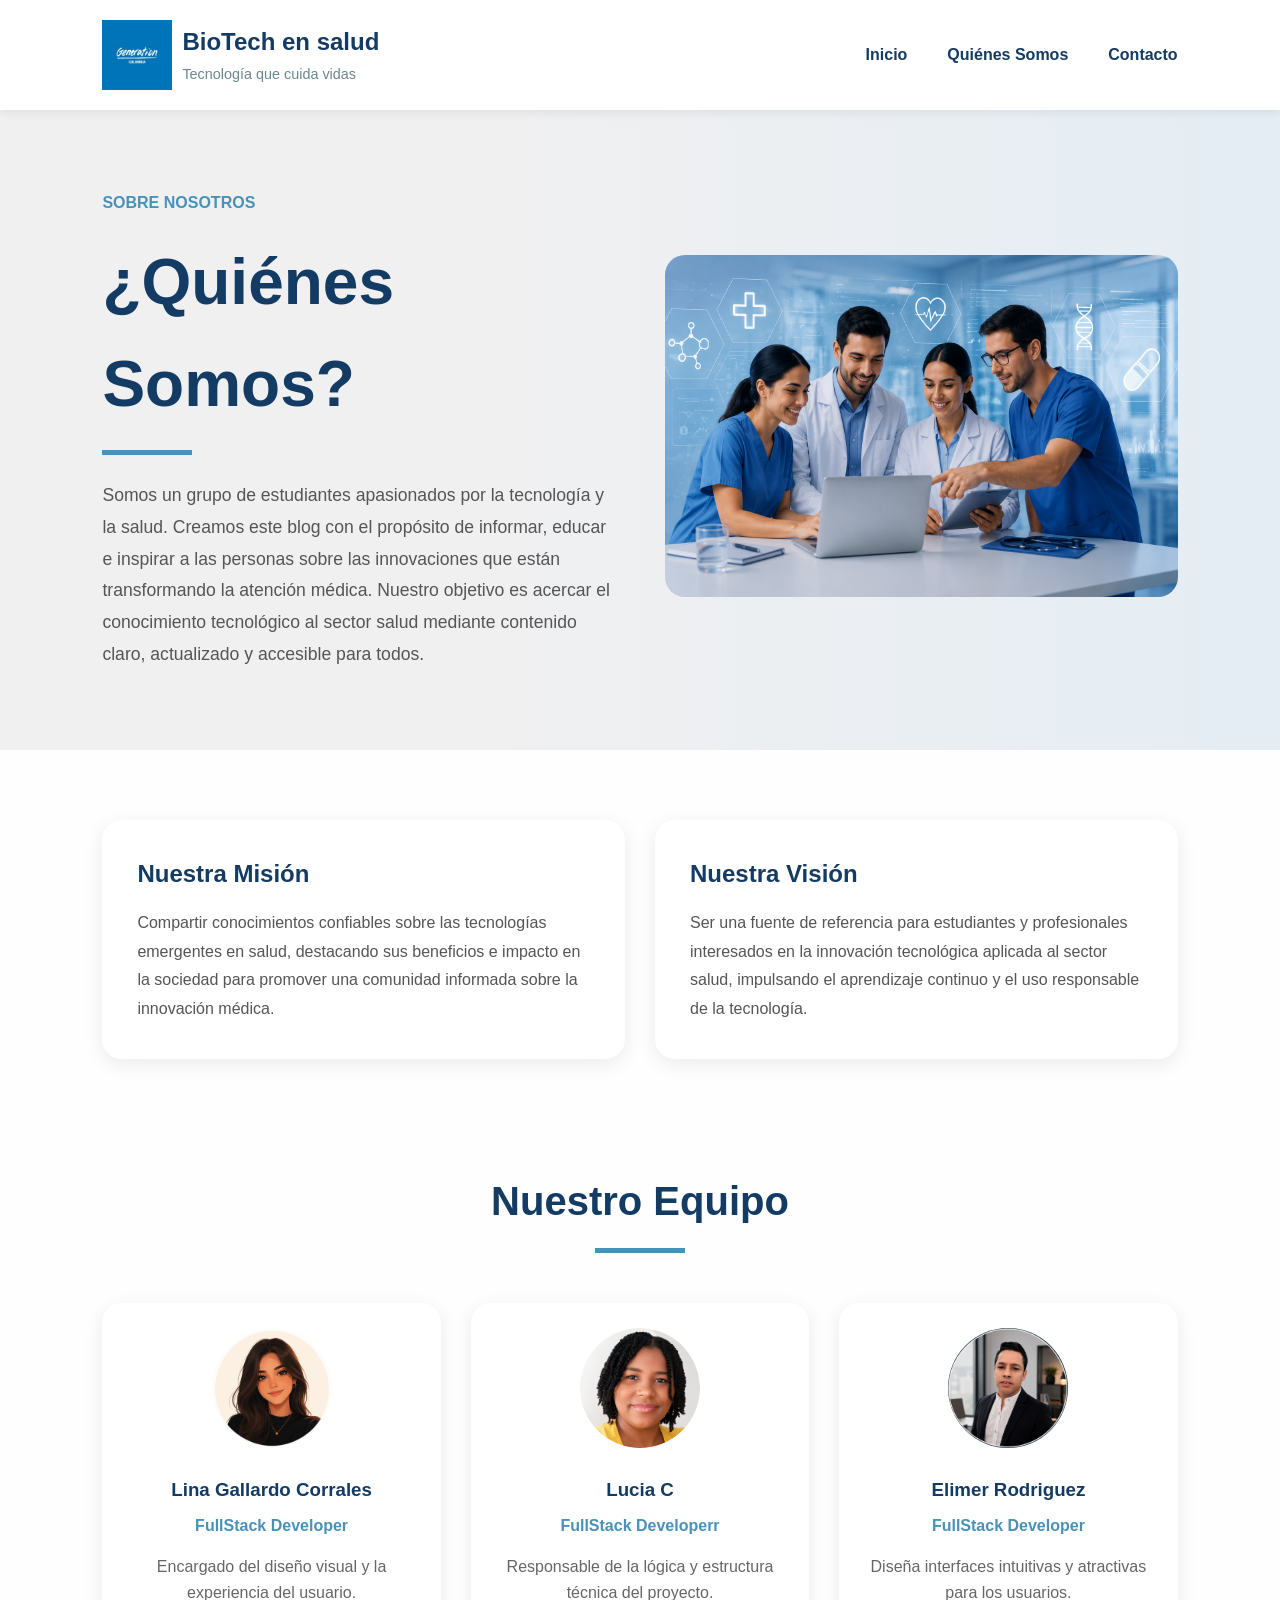
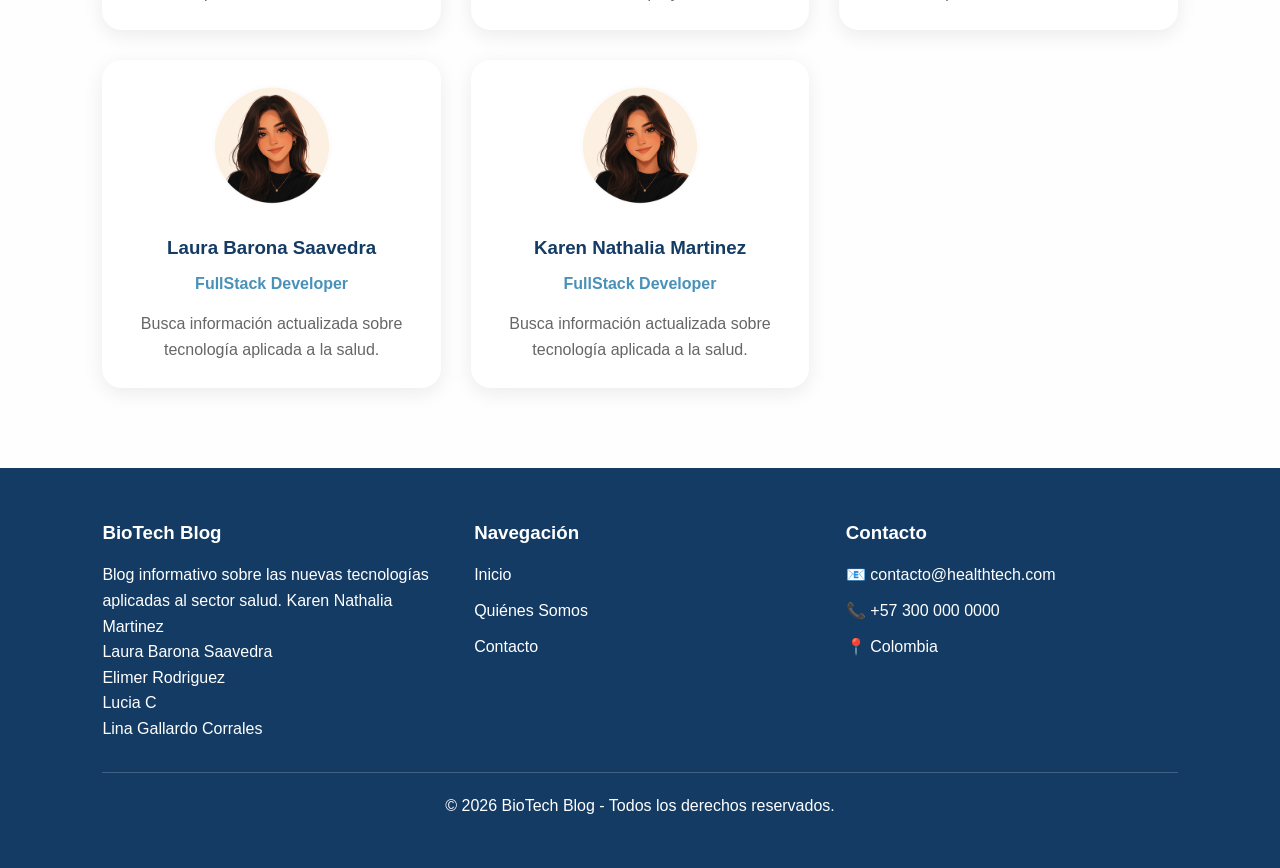
==== commit a402f5c1: "fusion con rama Elimer" ====
--- a/about.html
+++ b/about.html
@@ -158,8 +158,13 @@
                 <div>
                     <h3>BioTech Blog</h3>
 
-                    <p>
+                     <p>
                         Blog informativo sobre las nuevas tecnologías aplicadas al sector salud.
+                        Karen Nathalia Martinez<br>
+                        Laura Barona Saavedra<br>
+                        Elimer Rodriguez<br>
+                        Lucia C<br>
+                        Lina Gallardo Corrales<br>
                     </p>
                 </div>
 
@@ -184,6 +189,9 @@
                 </div>
 
             </div>
+            <div class="copyright">
+            © 2026 BioTech Blog - Todos los derechos reservados.
+        </div>
         </footer>
         
 </body>
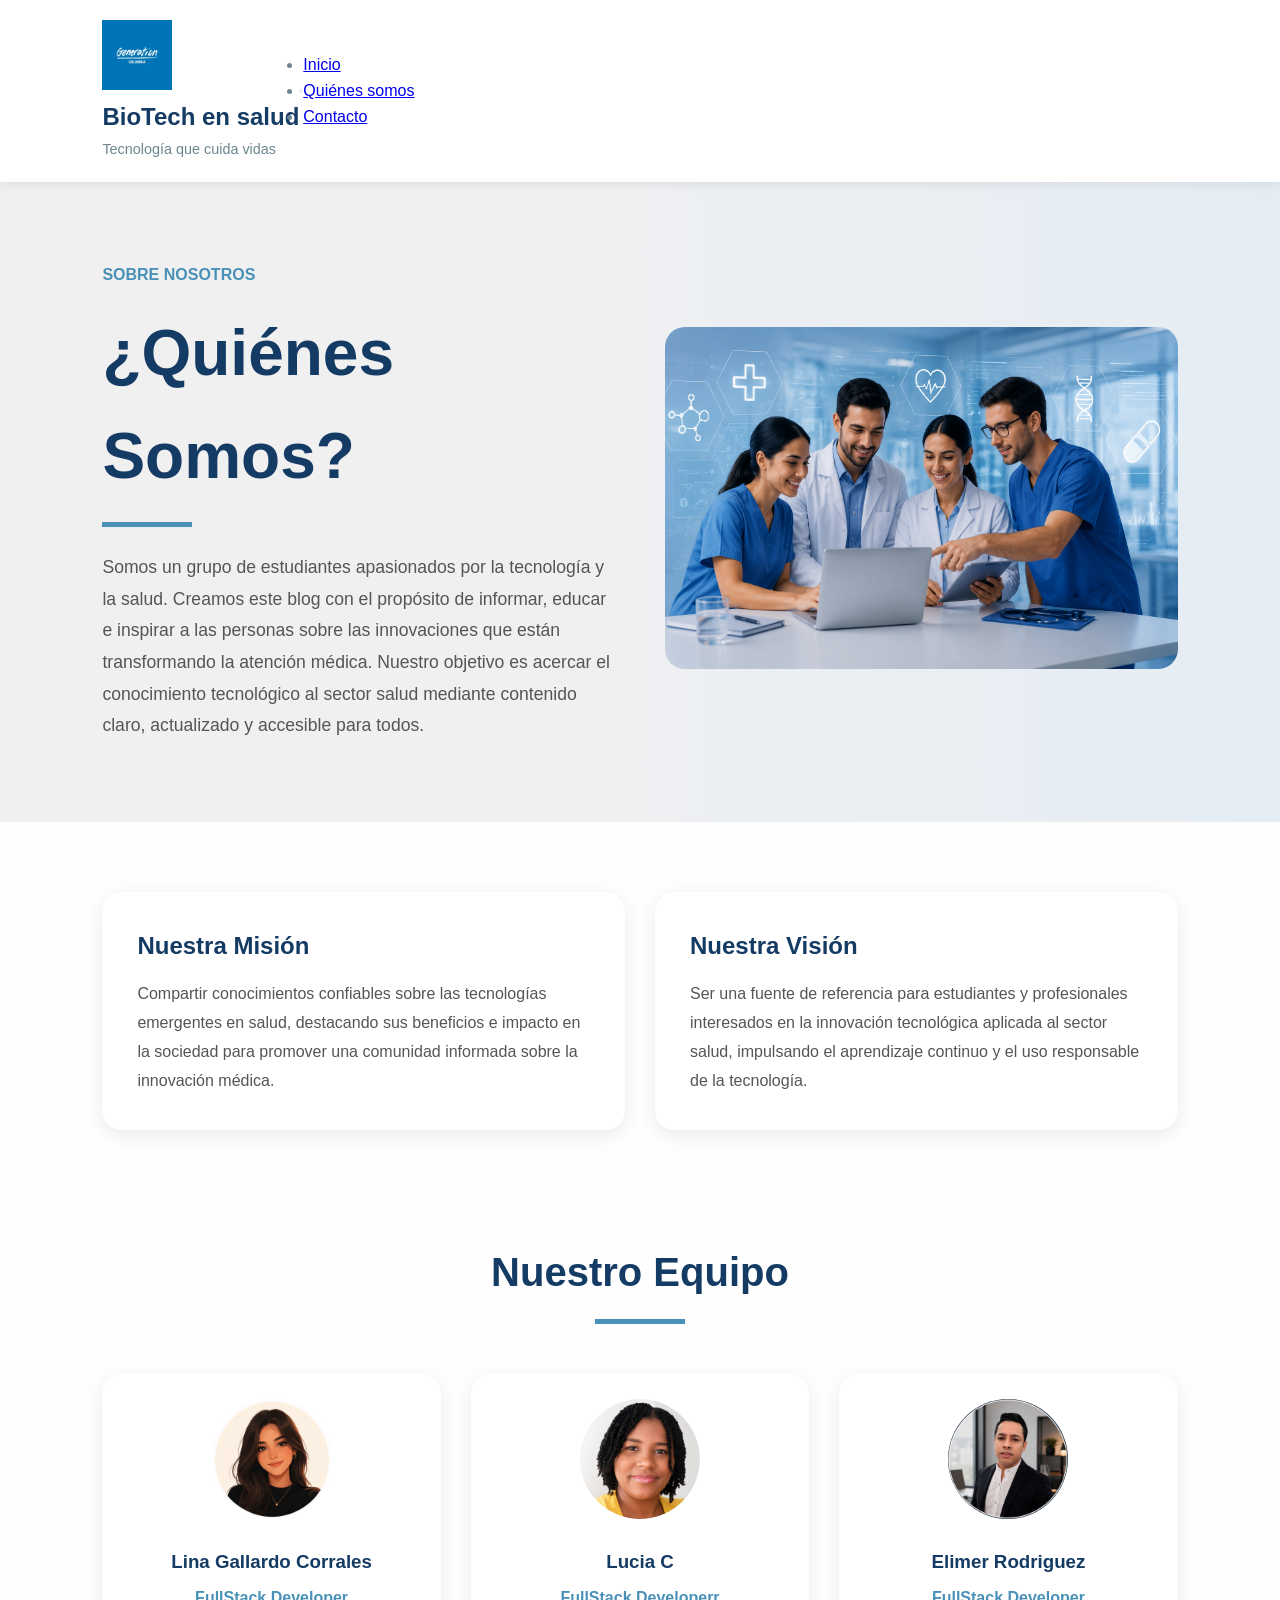
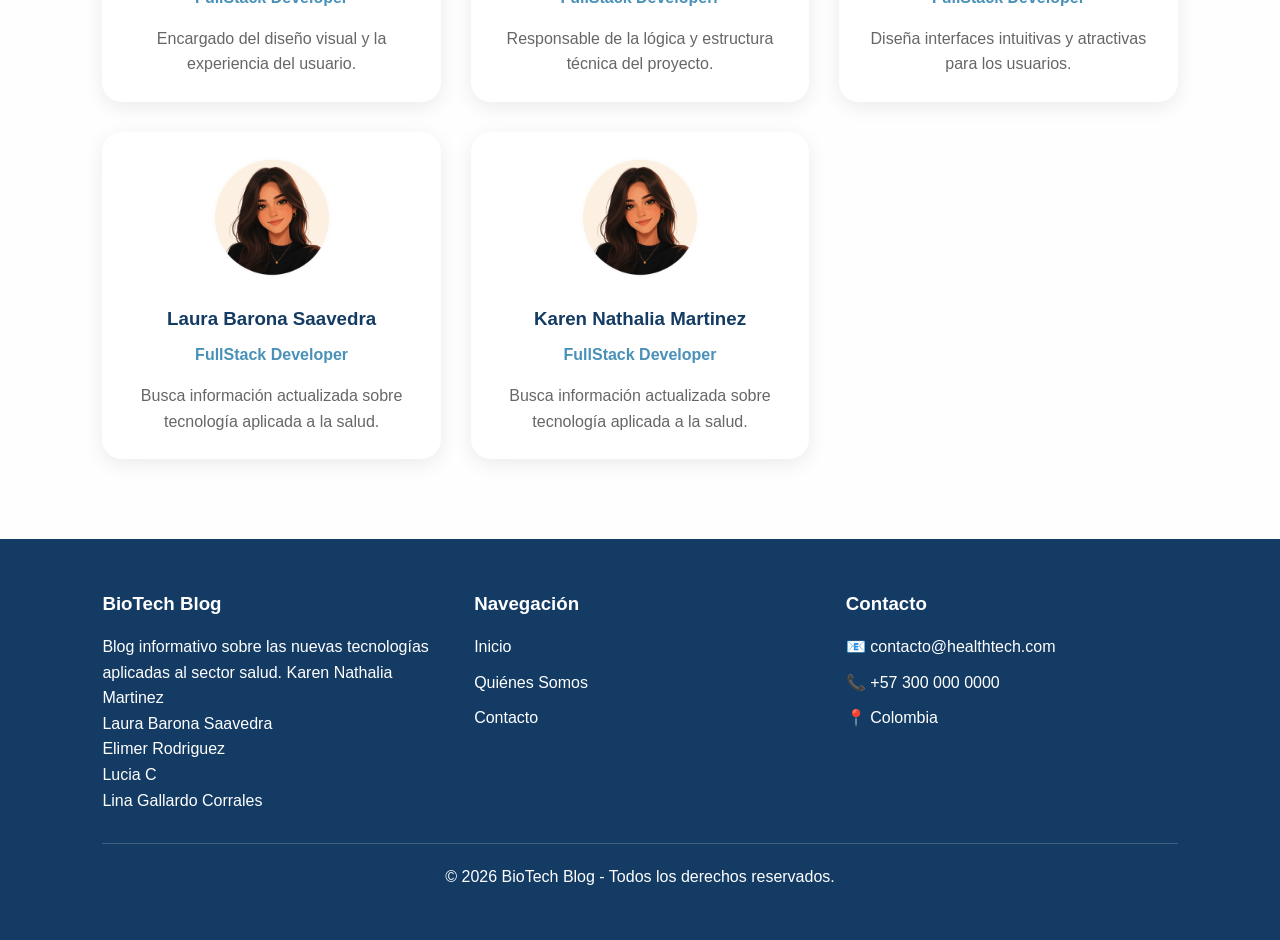
==== commit 8f71e788: "Resuelve conflicto en about.html" ====
--- a/about.html
+++ b/about.html
@@ -11,7 +11,14 @@
 
         <nav>
 
+
+
             <div class="logo">
+                <nav class="navbar navbar-expand-lg navbar-light bg-light">
+                <div class="container">
+                <div  class="navbar-brand d-flex align-items-center" 
+                href="index.html">
+
                 <img src="images/generation_colombia_logo.jpg" alt="logo">
 
                 <div>
@@ -19,13 +26,29 @@
                     <span>Tecnología que cuida vidas</span>
                 </div>
             </div>
-
-            <div class="menu">
-                <a href="index.html">Inicio</a>
-                <a href="about.html">Quiénes Somos</a>
-                <a href="contacto.html">Contacto</a>
-            </div>
-
+            </div>
+            <button class="navbar-toggler"
+            type=" button"
+            data-bs-toggle="collapse"
+            data-bs-target="#menuNavbar">
+            <span class="navbar-toggler-icon"></span></button>
+            
+            <div class="collapse navbar-collpase" id="menuNavbar">
+            <ul class="navbar-nav ms-auto ">
+            <li class="nav-item">
+             <a class="nav-link active" href="index.html">Inicio</a>
+
+            </li>  
+            <li class="nav-item">
+            <a class="nav-link" href="about.html">Quiénes somos</a> 
+
+            </li> 
+
+            <li class="nav-item">
+             <a class="nav-link" href="contacto.html">Contacto</a>   
+            </li> 
+            </ul>
+            </div>
         </nav>
 
     </header>
@@ -194,5 +217,6 @@
         </div>
         </footer>
         
+        <script src="https://cdn.jsdelivr.net/npm/bootstrap@5.3.0/dist/js/bootstrap.bundle.min.js"></script>
 </body>
 </html>
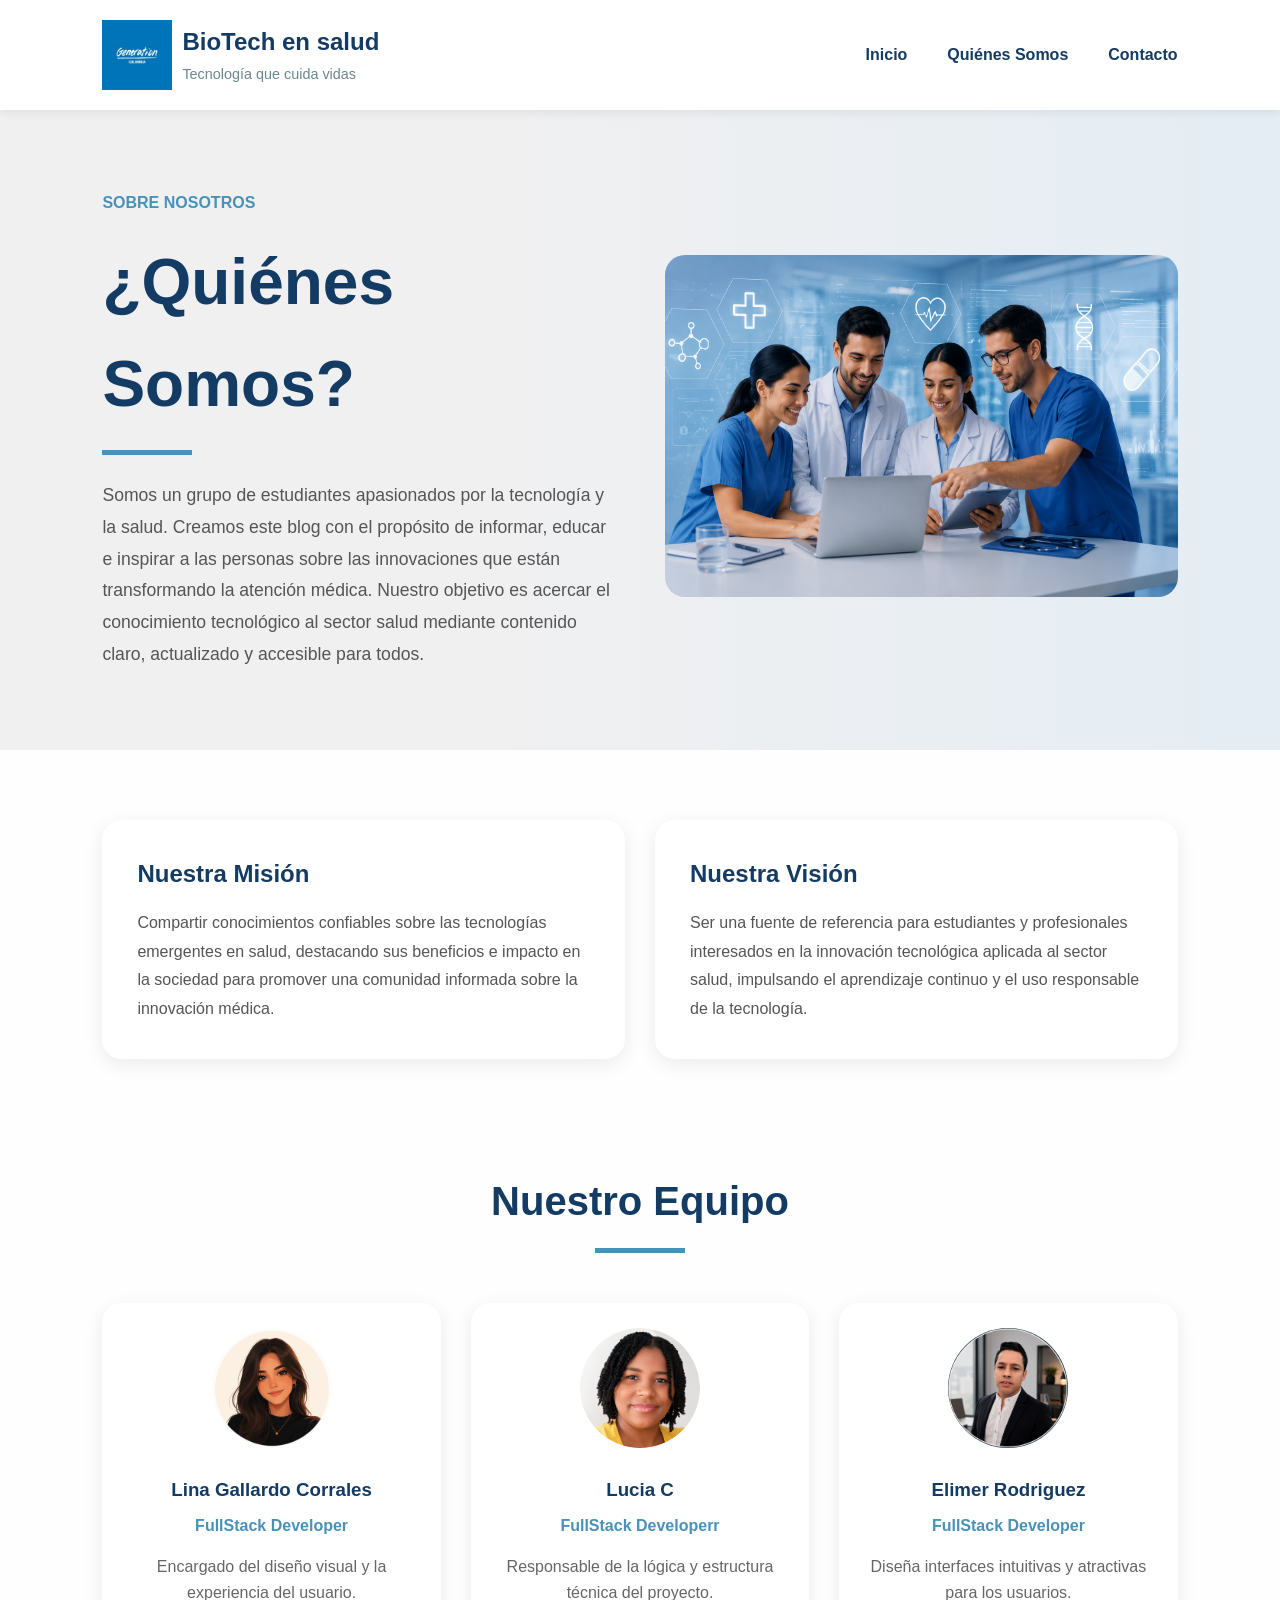
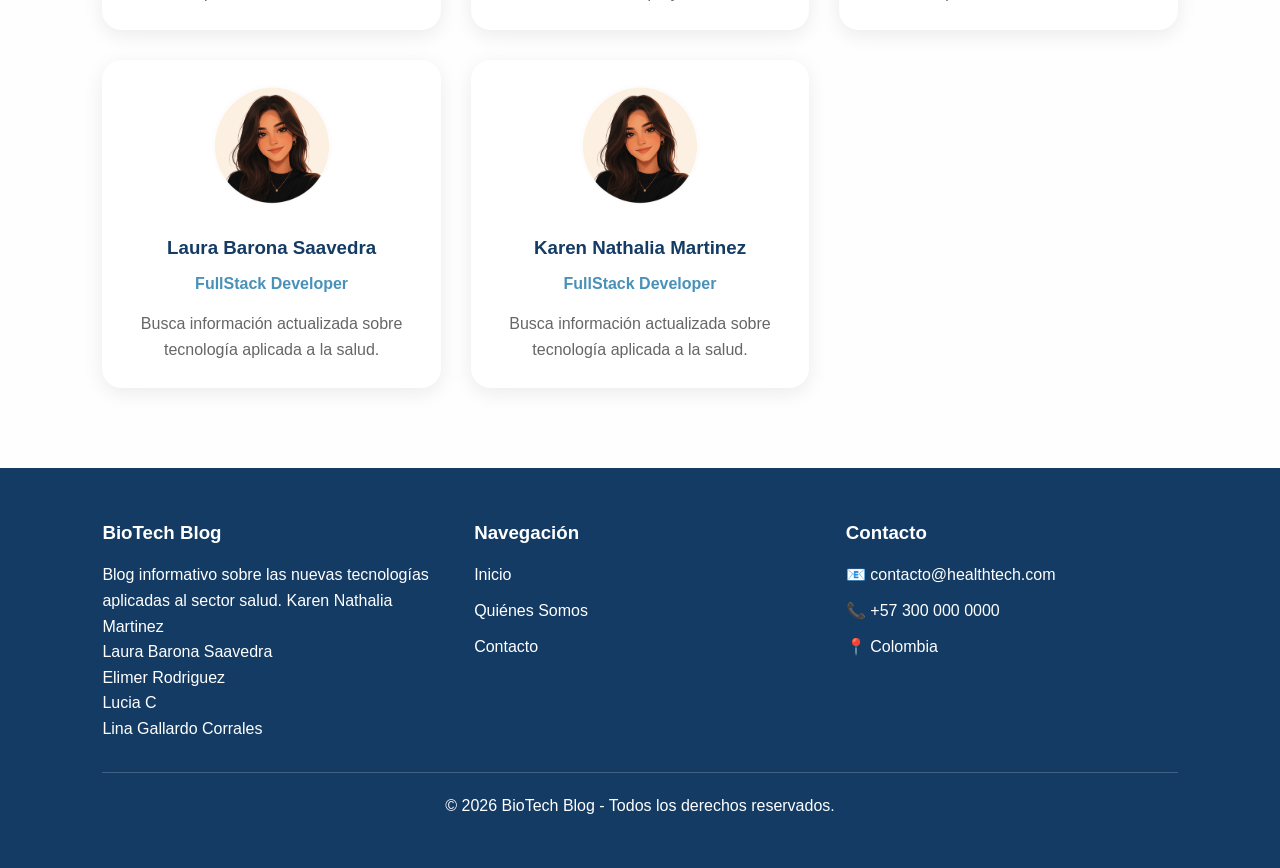
==== commit c88dfac5: "arreglo de nav" ====
--- a/about.html
+++ b/about.html
@@ -9,49 +9,26 @@
 <body>
      <header>
 
-        <nav>
+    <nav>
 
+        <div class="logo">
+            <img src="images/generation_colombia_logo.jpg" alt="logo">
 
+            <div>
+                <h2>BioTech en salud</h2>
+                <span>Tecnología que cuida vidas</span>
+            </div>
+        </div>
 
-            <div class="logo">
-                <nav class="navbar navbar-expand-lg navbar-light bg-light">
-                <div class="container">
-                <div  class="navbar-brand d-flex align-items-center" 
-                href="index.html">
+        <div class="menu">
+            <a href="index.html">Inicio</a>
+            <a href="about.html">Quiénes Somos</a>
+            <a href="contacto.html">Contacto</a>
+        </div>
 
-                <img src="images/generation_colombia_logo.jpg" alt="logo">
+    </nav>
 
-                <div>
-                    <h2>BioTech en salud</h2>
-                    <span>Tecnología que cuida vidas</span>
-                </div>
-            </div>
-            </div>
-            <button class="navbar-toggler"
-            type=" button"
-            data-bs-toggle="collapse"
-            data-bs-target="#menuNavbar">
-            <span class="navbar-toggler-icon"></span></button>
-            
-            <div class="collapse navbar-collpase" id="menuNavbar">
-            <ul class="navbar-nav ms-auto ">
-            <li class="nav-item">
-             <a class="nav-link active" href="index.html">Inicio</a>
-
-            </li>  
-            <li class="nav-item">
-            <a class="nav-link" href="about.html">Quiénes somos</a> 
-
-            </li> 
-
-            <li class="nav-item">
-             <a class="nav-link" href="contacto.html">Contacto</a>   
-            </li> 
-            </ul>
-            </div>
-        </nav>
-
-    </header>
+</header>
 
     <section class="about-hero">
 
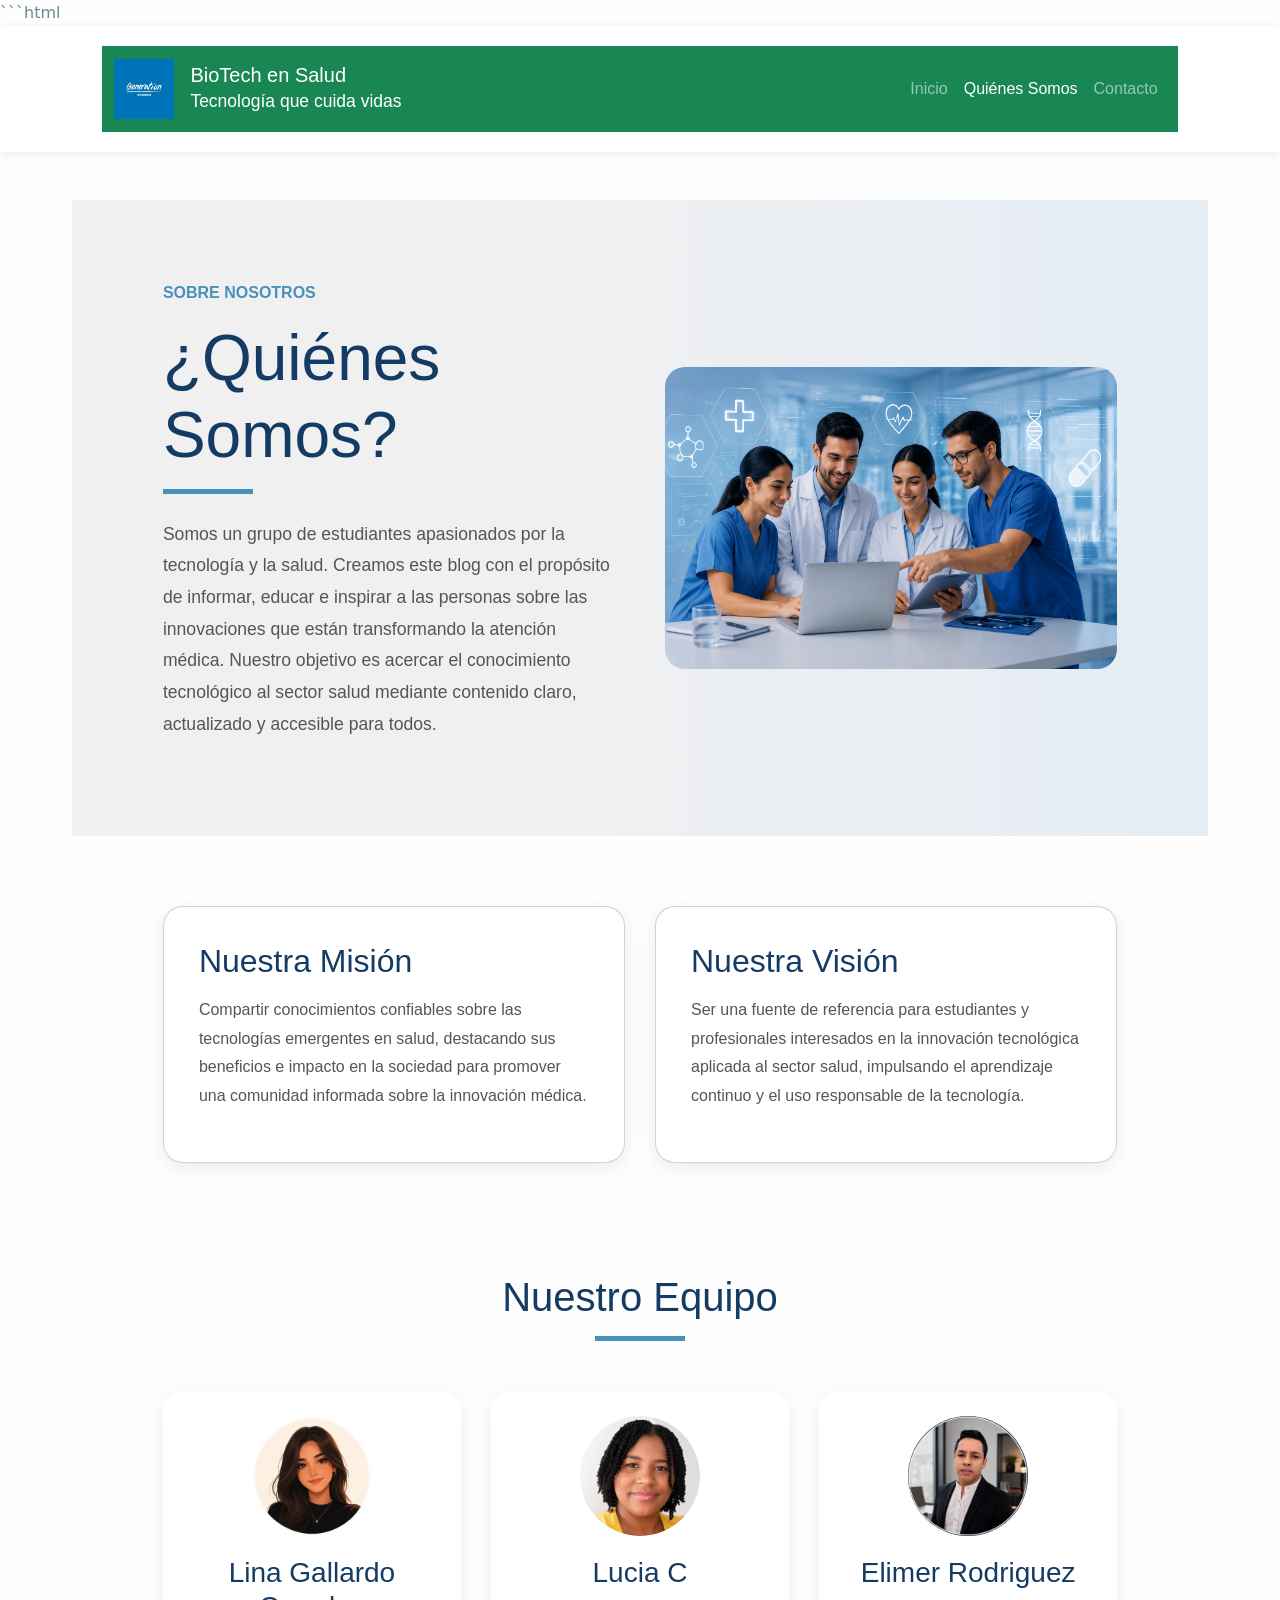
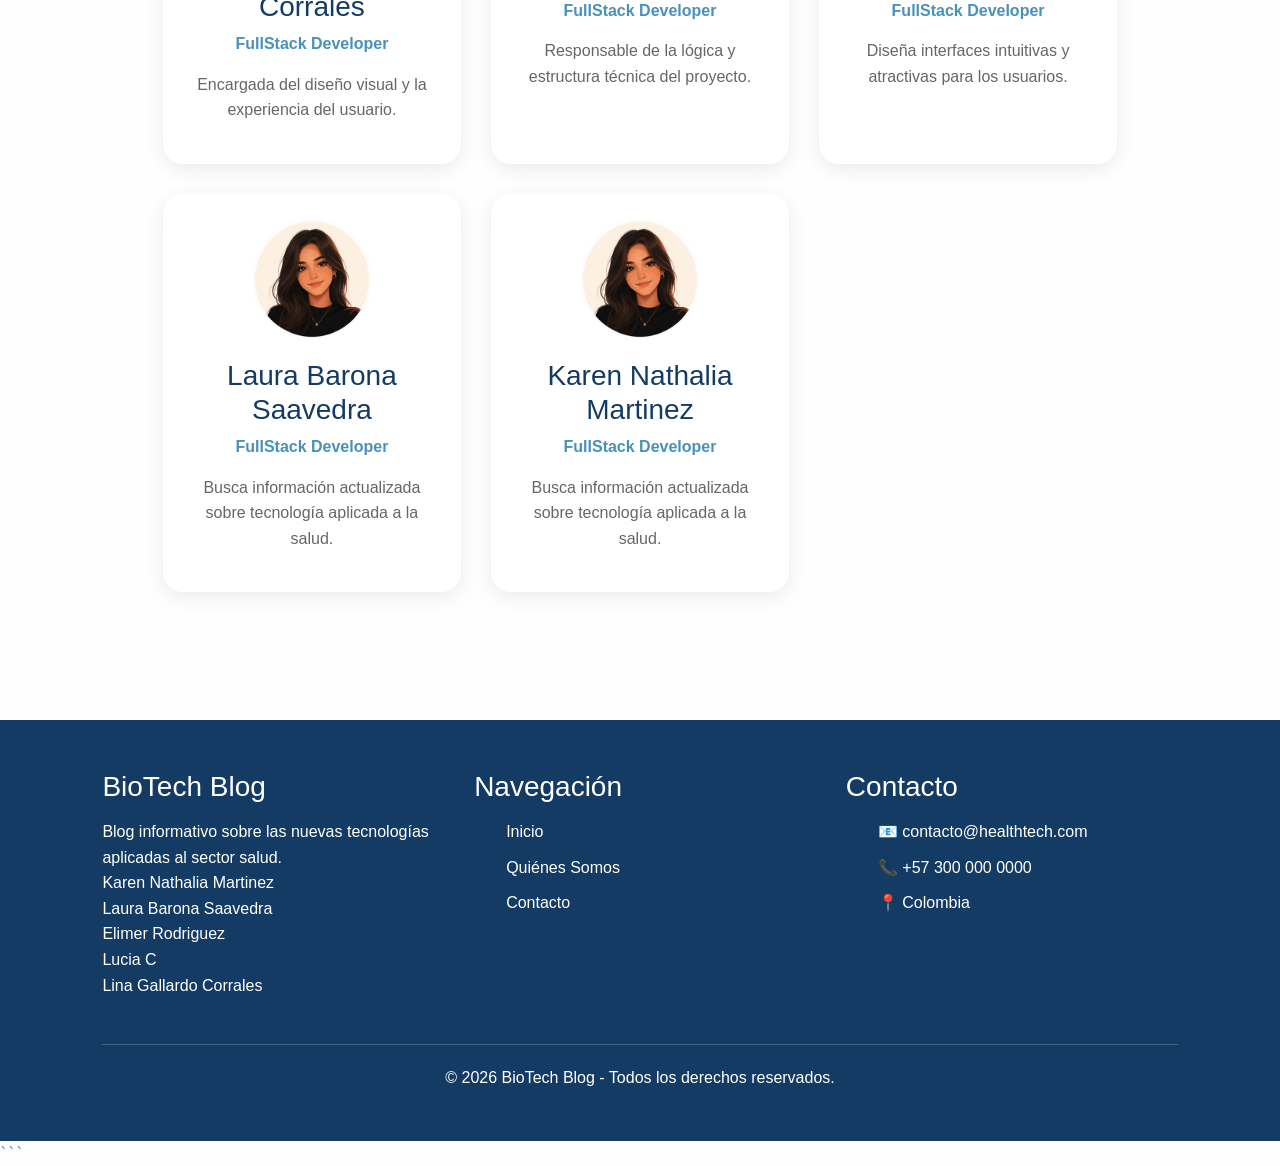
==== commit 092186c1: "cambios" ====
--- a/about.html
+++ b/about.html
@@ -1,199 +1,282 @@
+```html
 <!DOCTYPE html>
-<html lang="en">
+<html lang="es">
+
 <head>
     <meta charset="UTF-8">
     <meta name="viewport" content="width=device-width, initial-scale=1.0">
-    <title>Quiénes Somos | BioTech en salud</title>
+    <title>Quiénes Somos | BioTech en Salud</title>
+
+    <link href="https://cdn.jsdelivr.net/npm/bootstrap@5.3.7/dist/css/bootstrap.min.css" rel="stylesheet">
     <link rel="stylesheet" href="style.css">
 </head>
+
 <body>
-     <header>
-
-    <nav>
-
-        <div class="logo">
-            <img src="images/generation_colombia_logo.jpg" alt="logo">
+
+    <header>
+
+        <nav class="navbar navbar-expand-lg navbar-dark bg-success">
+
+            <div class="container">
+
+                <a class="navbar-brand d-flex align-items-center" href="index.html">
+
+                    <img
+                        src="images/generation_colombia_logo.jpg"
+                        alt="Logo"
+                        width="60"
+                        class="me-3">
+
+                    <div>
+                        <h5 class="mb-0">BioTech en Salud</h5>
+                        <small>Tecnología que cuida vidas</small>
+                    </div>
+
+                </a>
+
+                <button
+                    class="navbar-toggler"
+                    type="button"
+                    data-bs-toggle="collapse"
+                    data-bs-target="#menuNavbar">
+
+                    <span class="navbar-toggler-icon"></span>
+
+                </button>
+
+                <div class="collapse navbar-collapse" id="menuNavbar">
+
+                    <ul class="navbar-nav ms-auto">
+
+                        <li class="nav-item">
+                            <a class="nav-link" href="index.html">
+                                Inicio
+                            </a>
+                        </li>
+
+                        <li class="nav-item">
+                            <a class="nav-link active" href="about.html">
+                                Quiénes Somos
+                            </a>
+                        </li>
+
+                        <li class="nav-item">
+                            <a class="nav-link" href="contacto.html">
+                                Contacto
+                            </a>
+                        </li>
+
+                    </ul>
+
+                </div>
+
+            </div>
+
+        </nav>
+
+    </header>
+
+    <main>
+
+        <section class="about-hero">
+
+            <div class="about-content">
+
+                <span class="subtitle">
+                    SOBRE NOSOTROS
+                </span>
+
+                <h1>¿Quiénes Somos?</h1>
+
+                <div class="line"></div>
+
+                <p>
+                    Somos un grupo de estudiantes apasionados por la tecnología y la salud.
+                    Creamos este blog con el propósito de informar, educar e inspirar a las
+                    personas sobre las innovaciones que están transformando la atención médica.
+                    Nuestro objetivo es acercar el conocimiento tecnológico al sector salud
+                    mediante contenido claro, actualizado y accesible para todos.
+                </p>
+
+            </div>
+
+            <div class="about-image">
+                <img src="images/equipo.png" alt="Equipo de trabajo">
+            </div>
+
+        </section>
+
+        <section class="mission-vision">
+
+            <div class="card">
+
+                <h2>Nuestra Misión</h2>
+
+                <p>
+                    Compartir conocimientos confiables sobre las tecnologías emergentes en
+                    salud, destacando sus beneficios e impacto en la sociedad para promover
+                    una comunidad informada sobre la innovación médica.
+                </p>
+
+            </div>
+
+            <div class="card">
+
+                <h2>Nuestra Visión</h2>
+
+                <p>
+                    Ser una fuente de referencia para estudiantes y profesionales interesados
+                    en la innovación tecnológica aplicada al sector salud, impulsando el
+                    aprendizaje continuo y el uso responsable de la tecnología.
+                </p>
+
+            </div>
+
+        </section>
+
+        <section class="team">
+
+            <h2>Nuestro Equipo</h2>
+
+            <div class="team-line"></div>
+
+            <div class="team-container">
+
+                <div class="member">
+
+                    <img src="images/avatar.png" alt="Lina">
+
+                    <h3>Lina Gallardo Corrales</h3>
+
+                    <span>FullStack Developer</span>
+
+                    <p>
+                        Encargada del diseño visual y la experiencia del usuario.
+                    </p>
+
+                </div>
+
+                <div class="member">
+
+                    <img src="images/Lucia.png" alt="Lucia">
+
+                    <h3>Lucia C</h3>
+
+                    <span>FullStack Developer</span>
+
+                    <p>
+                        Responsable de la lógica y estructura técnica del proyecto.
+                    </p>
+
+                </div>
+
+                <div class="member">
+
+                    <img src="images/elimer.jpeg" alt="Elimer">
+
+                    <h3>Elimer Rodriguez</h3>
+
+                    <span>FullStack Developer</span>
+
+                    <p>
+                        Diseña interfaces intuitivas y atractivas para los usuarios.
+                    </p>
+
+                </div>
+
+                <div class="member">
+
+                    <img src="images/avatar.png" alt="Laura">
+
+                    <h3>Laura Barona Saavedra</h3>
+
+                    <span>FullStack Developer</span>
+
+                    <p>
+                        Busca información actualizada sobre tecnología aplicada a la salud.
+                    </p>
+
+                </div>
+
+                <div class="member">
+
+                    <img src="images/avatar.png" alt="Karen">
+
+                    <h3>Karen Nathalia Martinez</h3>
+
+                    <span>FullStack Developer</span>
+
+                    <p>
+                        Busca información actualizada sobre tecnología aplicada a la salud.
+                    </p>
+
+                </div>
+
+            </div>
+
+        </section>
+
+    </main>
+
+    <footer>
+
+        <div class="footer-content">
 
             <div>
-                <h2>BioTech en salud</h2>
-                <span>Tecnología que cuida vidas</span>
-            </div>
+
+                <h3>BioTech Blog</h3>
+
+                <p>
+                    Blog informativo sobre las nuevas tecnologías aplicadas al sector salud.
+                    <br>
+                    Karen Nathalia Martinez
+                    <br>
+                    Laura Barona Saavedra
+                    <br>
+                    Elimer Rodriguez
+                    <br>
+                    Lucia C
+                    <br>
+                    Lina Gallardo Corrales
+                </p>
+
+            </div>
+
+            <div>
+
+                <h3>Navegación</h3>
+
+                <ul>
+                    <li><a href="index.html">Inicio</a></li>
+                    <li><a href="about.html">Quiénes Somos</a></li>
+                    <li><a href="contacto.html">Contacto</a></li>
+                </ul>
+
+            </div>
+
+            <div>
+
+                <h3>Contacto</h3>
+
+                <ul>
+                    <li>📧 contacto@healthtech.com</li>
+                    <li>📞 +57 300 000 0000</li>
+                    <li>📍 Colombia</li>
+                </ul>
+
+            </div>
+
         </div>
 
-        <div class="menu">
-            <a href="index.html">Inicio</a>
-            <a href="about.html">Quiénes Somos</a>
-            <a href="contacto.html">Contacto</a>
-        </div>
-
-    </nav>
-
-</header>
-
-    <section class="about-hero">
-
-        <div class="about-content">
-
-            <span class="subtitle">
-                SOBRE NOSOTROS
-            </span>
-
-            <h1>¿Quiénes Somos?</h1>
-
-            <div class="line"></div>
-
-            <p>
-                Somos un grupo de estudiantes apasionados por la tecnología y la salud.
-                Creamos este blog con el propósito de informar, educar e inspirar a las
-                personas sobre las innovaciones que están transformando la atención médica.
-                Nuestro objetivo es acercar el conocimiento tecnológico al sector salud
-                mediante contenido claro, actualizado y accesible para todos.
-            </p>
-
-        </div>
-
-        <div class="about-image">
-            <img src="images/equipo.png" alt="Equipo de trabajo">
-        </div>
-
-    </section>
-    <section class="mission-vision">
-
-        <div class="card">
-            <h2>Nuestra Misión</h2>
-
-            <p>
-                Compartir conocimientos confiables sobre las tecnologías emergentes en
-                salud, destacando sus beneficios e impacto en la sociedad para promover
-                una comunidad informada sobre la innovación médica.
-            </p>
-        </div>
-
-        <div class="card">
-            <h2>Nuestra Visión</h2>
-
-            <p>
-                Ser una fuente de referencia para estudiantes y profesionales interesados
-                en la innovación tecnológica aplicada al sector salud, impulsando el
-                aprendizaje continuo y el uso responsable de la tecnología.
-            </p>
-        </div>
-
-    </section>
-
-    <section class="team">
-
-        <h2>Nuestro Equipo</h2>
-
-        <div class="team-line"></div>
-
-        <div class="team-container">
-
-            <div class="member">
-                <img src="images/avatar.png" alt="Integrante">
-
-                <h3>Lina Gallardo Corrales</h3>
-
-                <span>FullStack Developer</span>
-
-                <p>
-                    Encargado del diseño visual y la experiencia del usuario.
-                </p>
-            </div>
-
-            <div class="member">
-                <img src="images/Lucia.png" alt="Lucia">
-
-                <h3>Lucia C</h3>
-
-                <span>FullStack Developerr</span>
-
-                <p>
-                    Responsable de la lógica y estructura técnica del proyecto.
-                </p>
-            </div>
-
-            <div class="member">
-                <img src="images/elimer.jpeg" alt="elimer">
-
-                <h3>Elimer Rodriguez</h3>
-
-                <span>FullStack Developer</span>
-
-                <p>
-                    Diseña interfaces intuitivas y atractivas para los usuarios.
-                </p>
-            </div>
-
-            <div class="member">
-                <img src="images/avatar.png" alt="Integrante">
-
-                <h3>Laura Barona Saavedra</h3>
-
-                <span>FullStack Developer</span>
-
-                <p>
-                    Busca información actualizada sobre tecnología aplicada a la salud.
-                </p>
-            </div>
-            <div class="member">
-                <img src="images/avatar.png" alt="Integrante">
-
-                <h3>Karen Nathalia Martinez</h3>
-
-                <span>FullStack Developer</span>
-
-                <p>
-                    Busca información actualizada sobre tecnología aplicada a la salud.
-                </p>
-            </div>
-
-        </div>
-
-    </section>
-        <footer>
-
-            <div class="footer-content">
-
-                <div>
-                    <h3>BioTech Blog</h3>
-
-                     <p>
-                        Blog informativo sobre las nuevas tecnologías aplicadas al sector salud.
-                        Karen Nathalia Martinez<br>
-                        Laura Barona Saavedra<br>
-                        Elimer Rodriguez<br>
-                        Lucia C<br>
-                        Lina Gallardo Corrales<br>
-                    </p>
-                </div>
-
-                <div>
-                    <h3>Navegación</h3>
-
-                    <ul>
-                        <li><a href="index.html">Inicio</a></li>
-                        <li><a href="about.html">Quiénes Somos</a></li>
-                        <li><a href="contacto.html">Contacto</a></li>
-                    </ul>
-                </div>
-
-                <div>
-                    <h3>Contacto</h3>
-
-                    <ul>
-                        <li>📧 contacto@healthtech.com</li>
-                        <li>📞 +57 300 000 0000</li>
-                        <li>📍 Colombia</li>
-                    </ul>
-                </div>
-
-            </div>
-            <div class="copyright">
+        <div class="copyright">
             © 2026 BioTech Blog - Todos los derechos reservados.
         </div>
-        </footer>
-        
-        <script src="https://cdn.jsdelivr.net/npm/bootstrap@5.3.0/dist/js/bootstrap.bundle.min.js"></script>
+
+    </footer>
+
+    <script src="https://cdn.jsdelivr.net/npm/bootstrap@5.3.7/dist/js/bootstrap.bundle.min.js"></script>
+
 </body>
-</html>+
+</html>
+```
